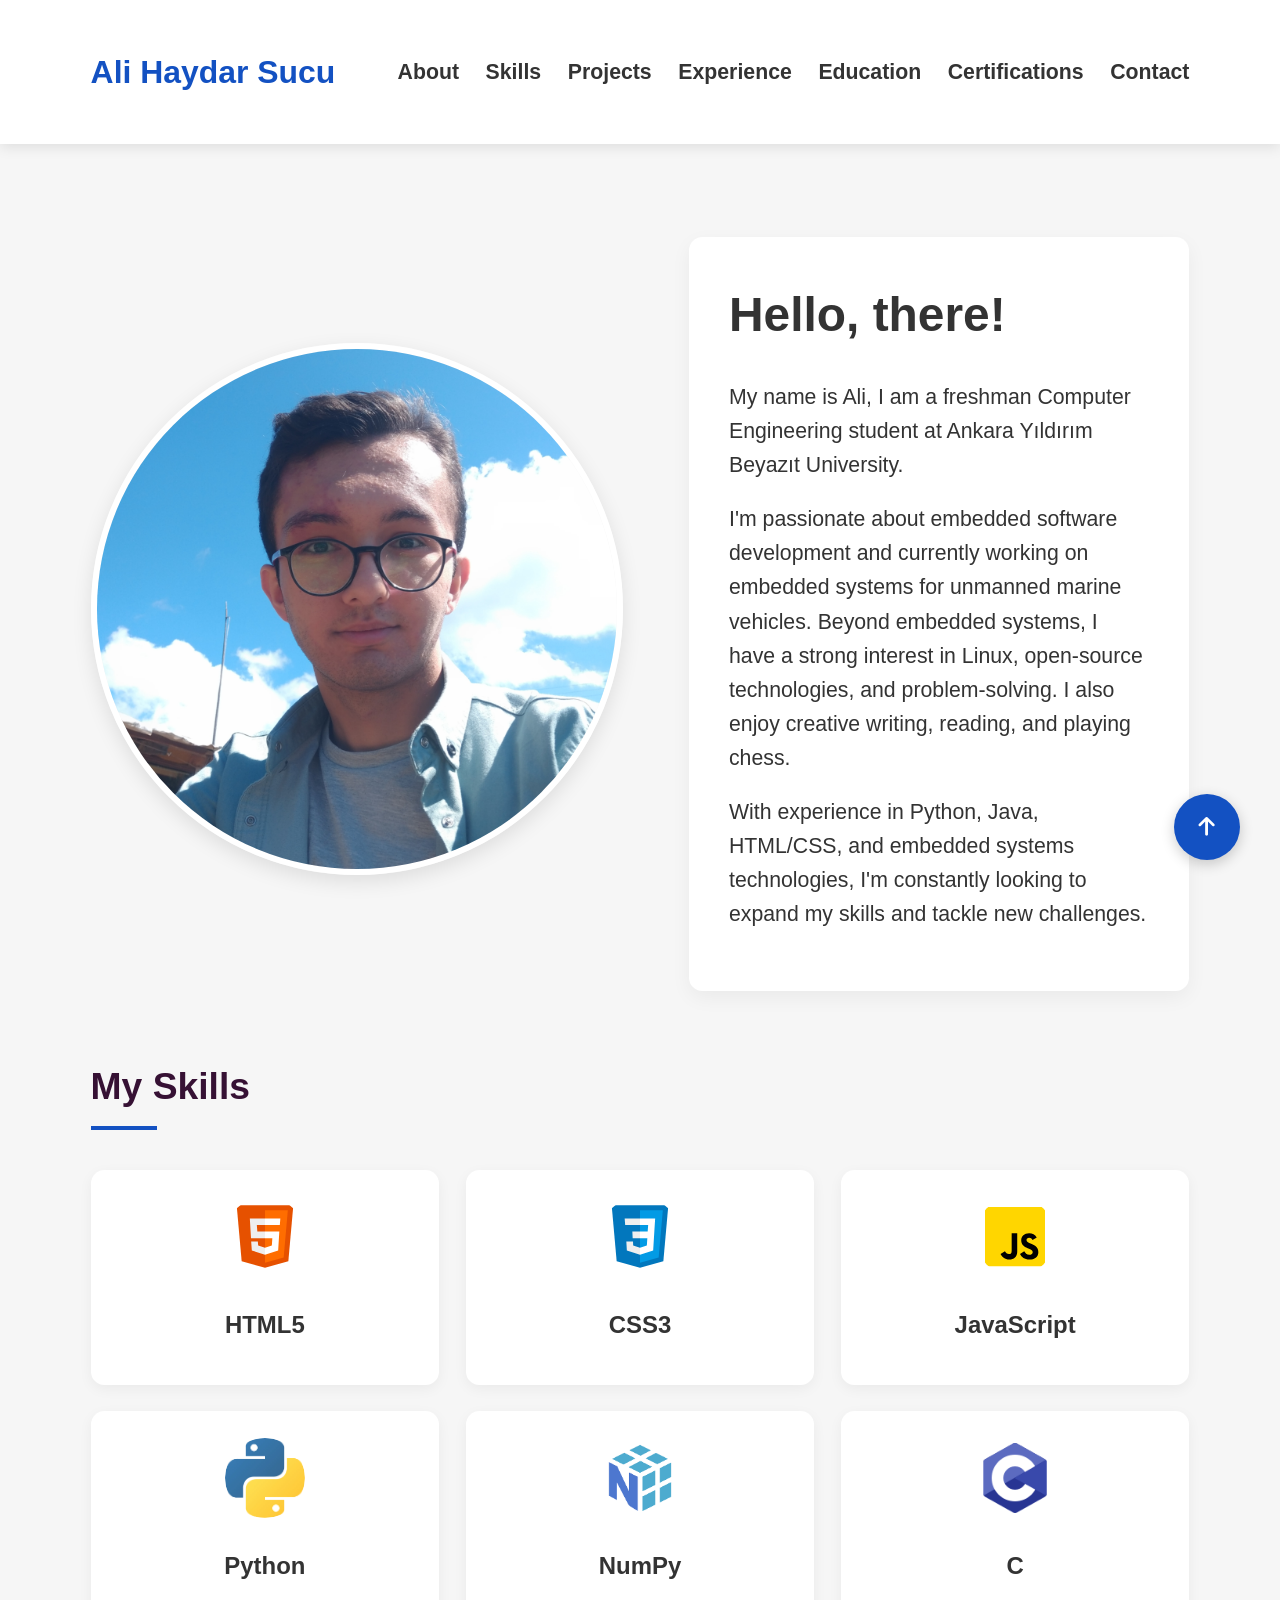
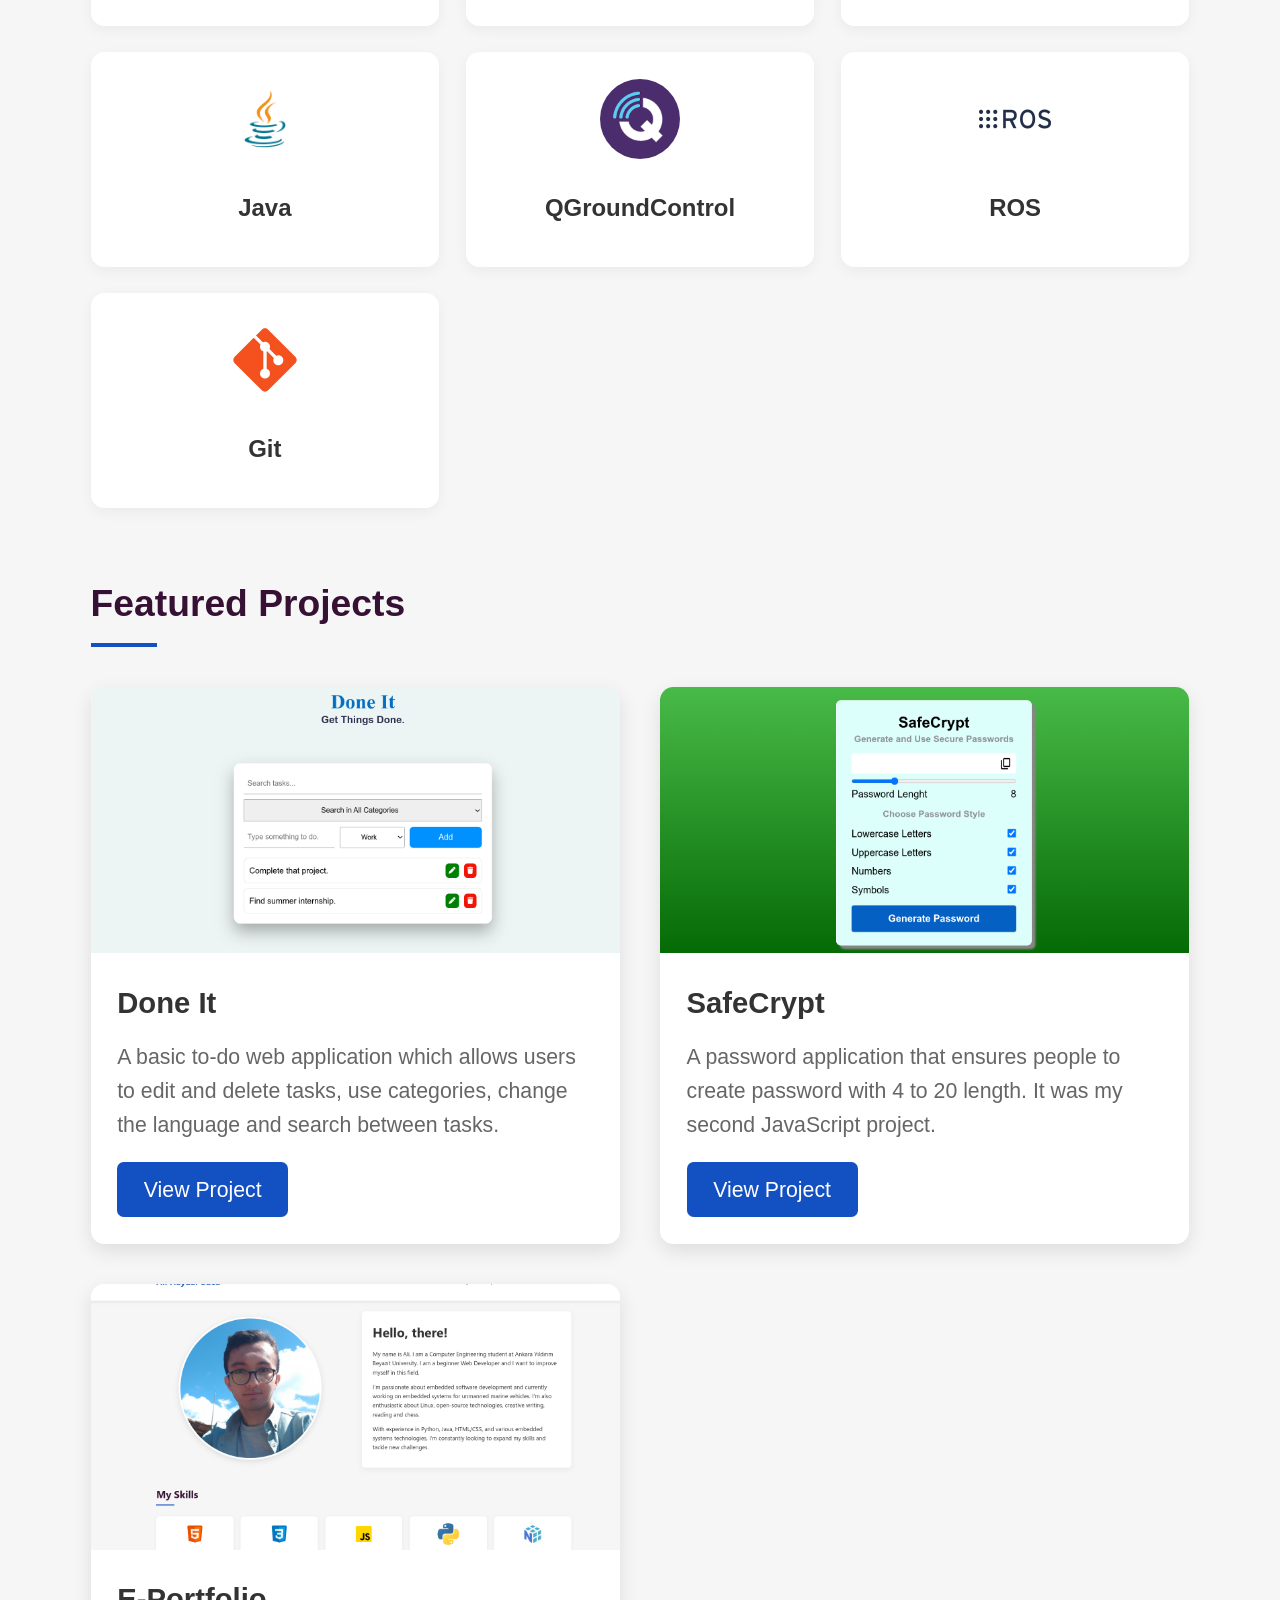
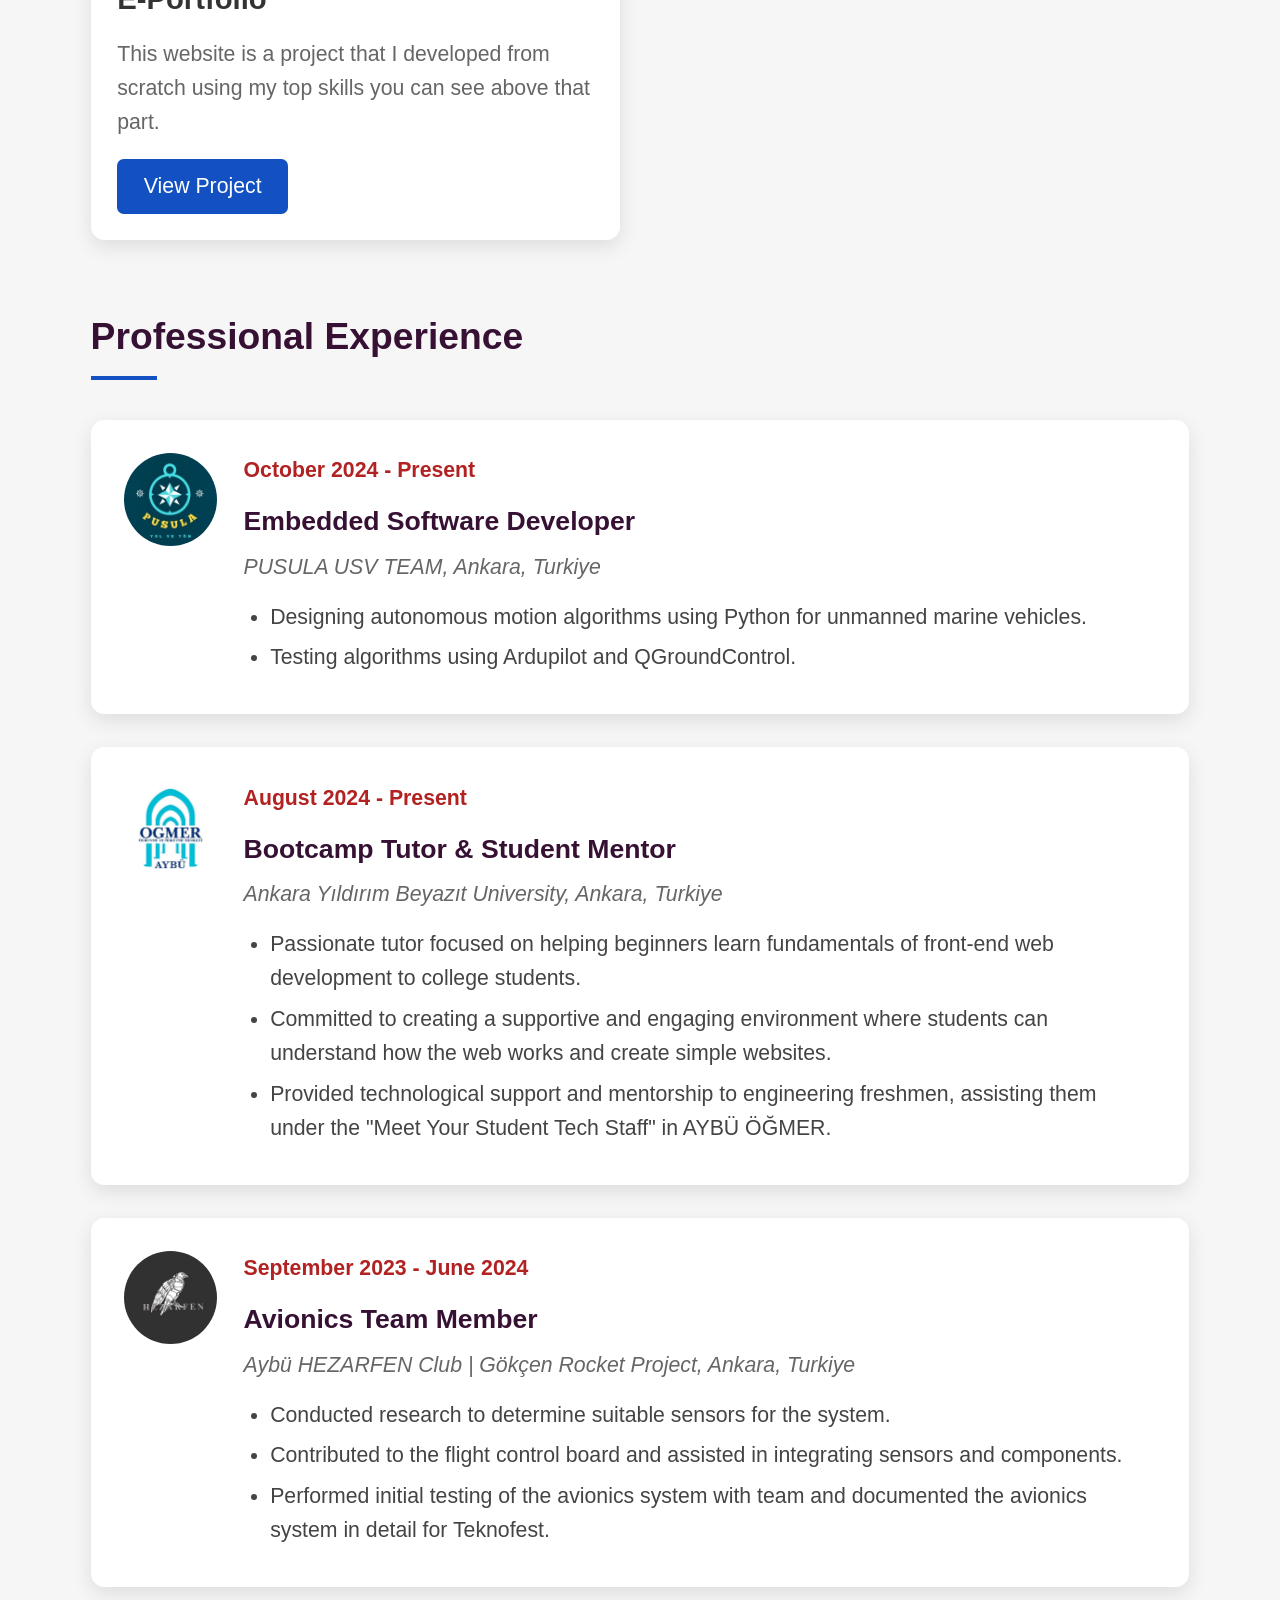
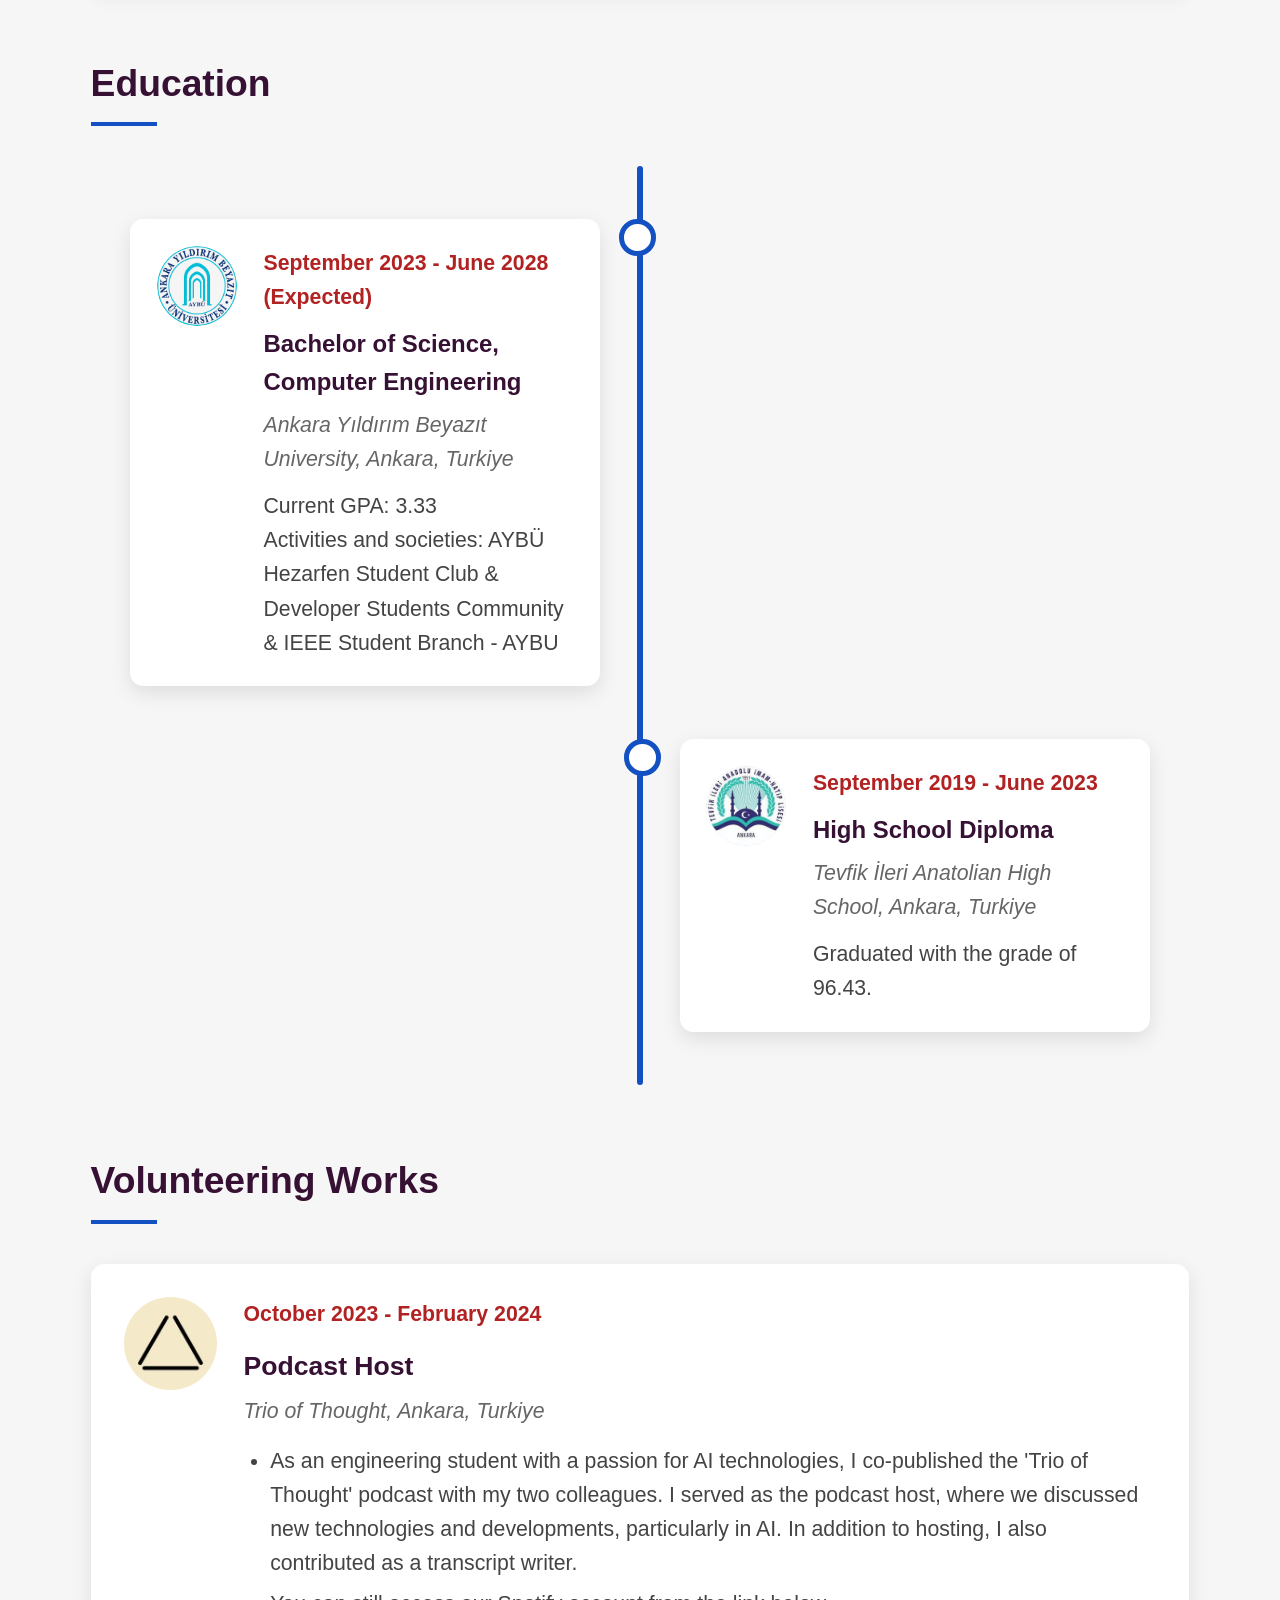
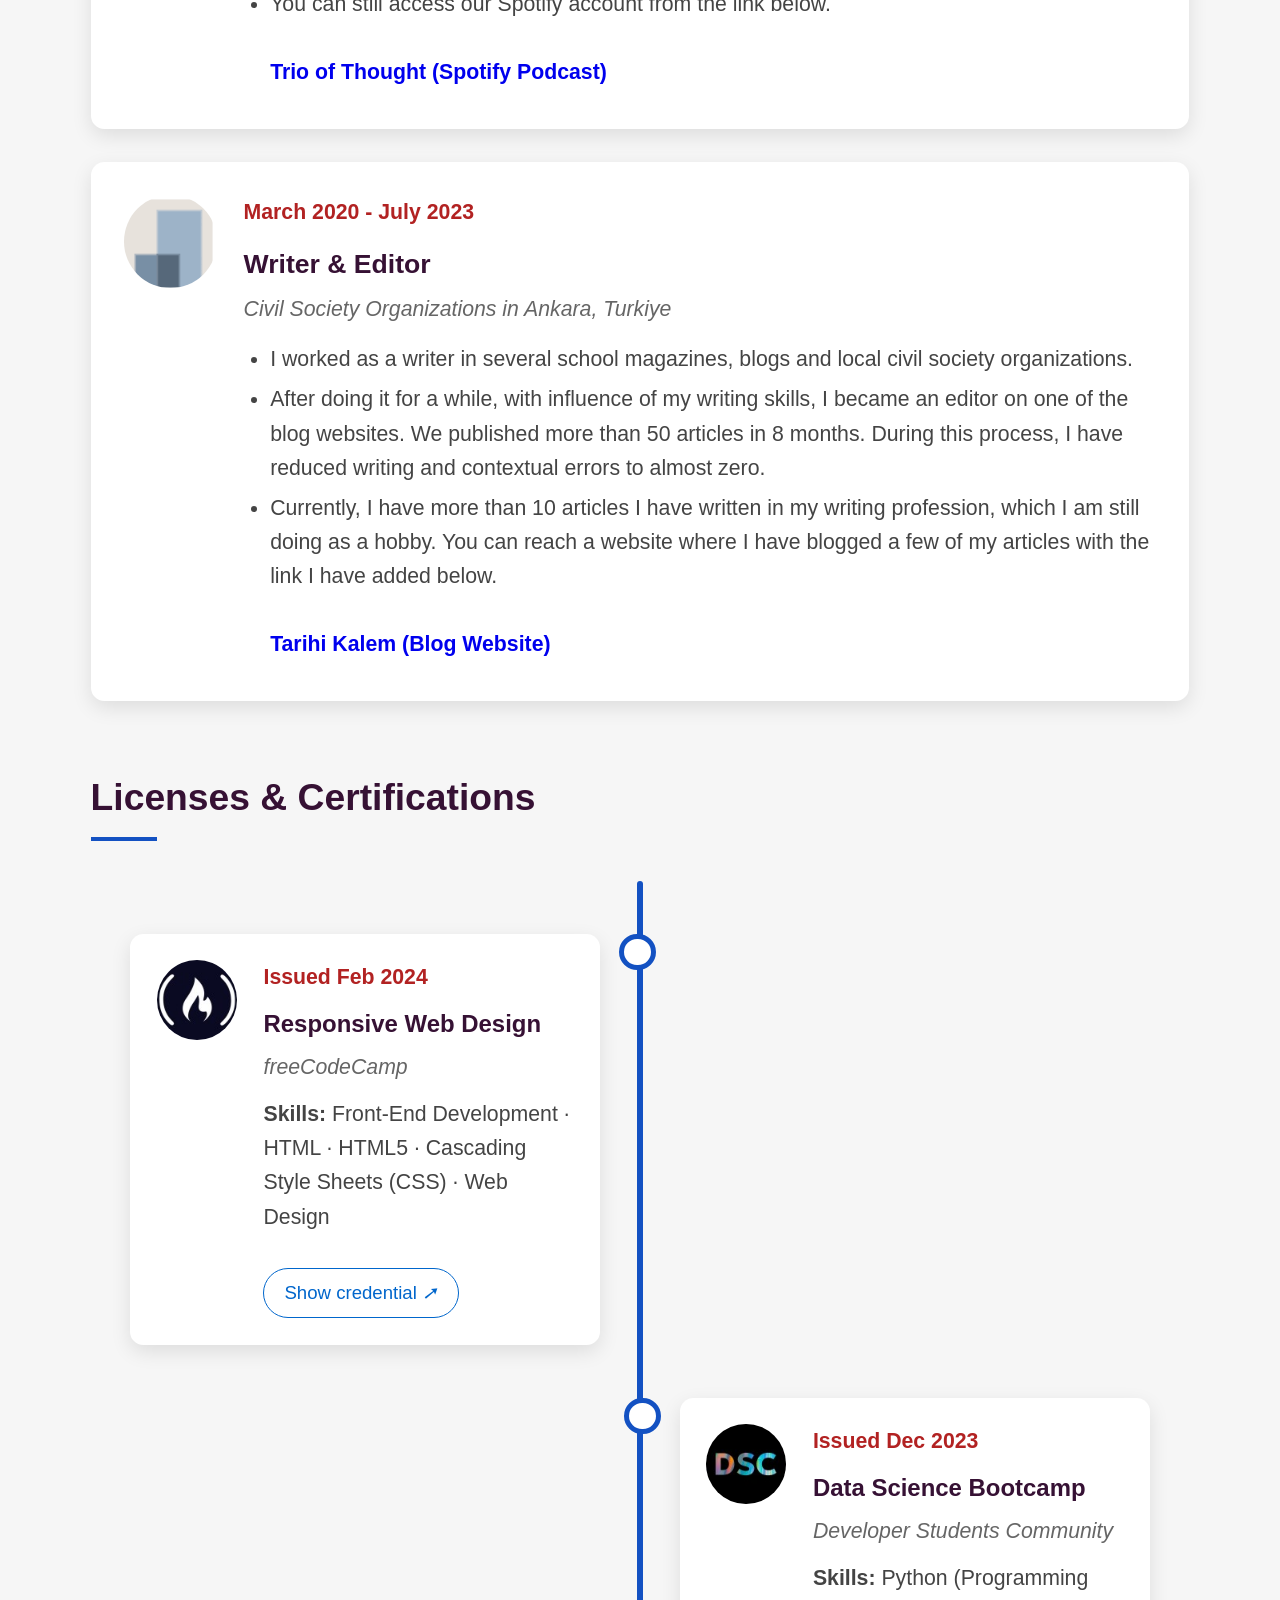
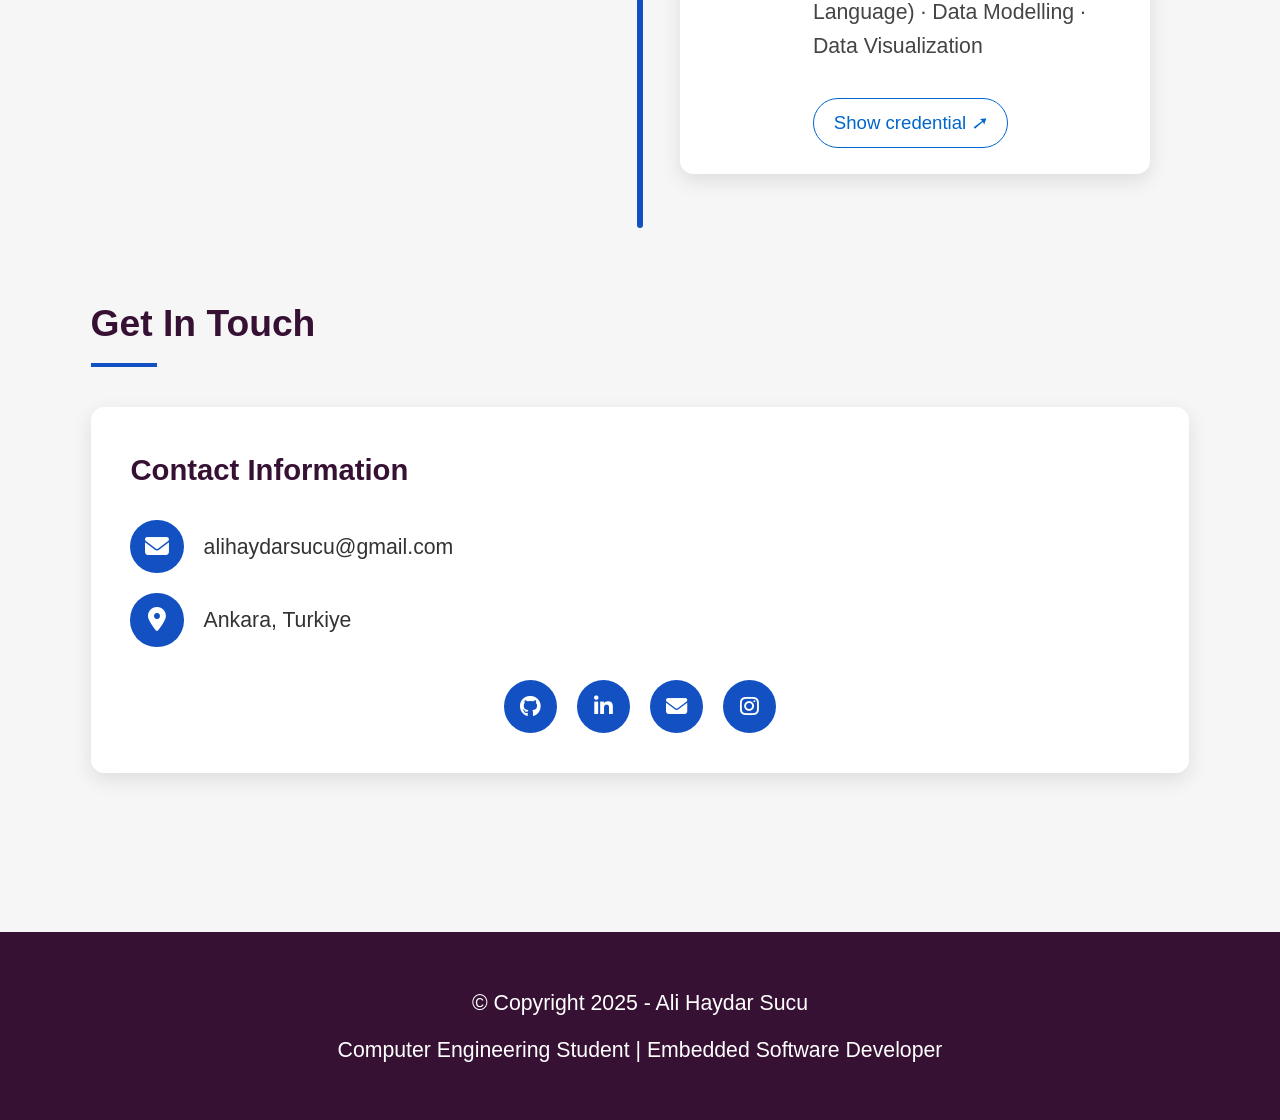
==== index.html @ 33377d99 "Update index.html" ====
<!DOCTYPE html>
<html lang="en">
<head>
    <meta charset="UTF-8">
    <meta name="viewport" content="width=device-width, initial-scale=1.0">
    <title>Ali Haydar Sucu | Computer Engineering Student</title>
    <link rel="stylesheet" href="https://cdnjs.cloudflare.com/ajax/libs/font-awesome/6.4.0/css/all.min.css">
    <link rel="stylesheet" href="style.css">
</head>
<body>
    <header>
        <div class="container">
            <nav>
                <div class="logo">
                    <a href="#">Ali Haydar Sucu</a>
                </div>
                <div class="nav-links">
                    <a href="#about"><b>About</b></a>
                    <a href="#skills"><b>Skills</b></a>
                    <a href="#projects"><b>Projects</b></a>
                    <a href="#experience"><b>Experience</b></a>
                    <a href="#education"><b>Education</b></a>
                    <a href="#licenses-certifications"><b>Certifications</b></a>
                    <a href="#contact"><b>Contact</b></a>
                </div>
            </nav>
        </div>
    </header>

    <main class="container">
        <section id="about" class="hero">
            <div class="hero-image">
                <img src="Images/Profile.jpg" alt="Ali Haydar Sucu">
            </div>
            <div class="hero-content">
                <h1>Hello, there!</h1>
                <p>My name is Ali, I am a freshman Computer Engineering student at Ankara Yıldırım Beyazıt University.</p>
                <p>I'm passionate about embedded software development and currently working on embedded systems for unmanned marine vehicles. Beyond embedded systems, 
                    I have a strong interest in Linux, open-source technologies, and problem-solving. I also enjoy creative writing, reading, and playing chess.</p>
                <p>With experience in Python, Java, HTML/CSS, and embedded systems technologies, I'm constantly looking to expand my skills and tackle new challenges.</p>
            </div>
        </section>

        <section id="skills">
            <h2 class="section-title">My Skills</h2>
            <div class="skills-container">
                <div class="skill-card">
                    <img src="/Images/Icons/icons8-html-5.svg" alt="HTML5">
                    <h3>HTML5</h3>
                </div>
                <div class="skill-card">
                    <img src="/Images/Icons/icons8-css3.svg" alt="CSS3">
                    <h3>CSS3</h3>
                </div>
                <div class="skill-card">
                    <img src="/Images/Icons/icons8-javascript.svg" alt="JavaScript">
                    <h3>JavaScript</h3>
                </div>
                <div class="skill-card python">
                    <img src="/Images/Icons/python.webp" alt="Python">
                    <h3>Python</h3>
                </div>
                <div class="skill-card">
                    <img src="/Images/Icons/numpy.png" alt="NumPy">
                    <h3>NumPy</h3>
                </div>
                <div class="skill-card">
                    <img src="/Images/Icons/C.png" alt="C">
                    <h3>C</h3>
                </div>
                <div class="skill-card">
                    <img src="/Images/Icons/java.jpg" alt="Java">
                    <h3>Java</h3>
                </div>
                <div class="skill-card">
                    <img src="/Images/Icons/qgroundcontrol.webp" alt="QGroundControl">
                    <h3>QGroundControl</h3>
                </div>
                <div class="skill-card">
                    <img src="/Images/Icons/ros.png" alt="ROS">
                    <h3>ROS</h3>
                </div>
                <div class="skill-card">
                    <img src="/Images/Icons/icons8-git.svg" alt="Git">
                    <h3>Git</h3>
                </div>
            </div>
        </section>

        <section id="projects">
            <h2 class="section-title">Featured Projects</h2>
            <div class="projects-container">
                <div class="project-card">
                    <div class="project-image">
                        <img src="/Images/Projects/DoneIt.png" alt="Done It Project">
                    </div>
                    <div class="project-content">
                        <h3>Done It</h3>
                        <p>A basic to-do web application which allows users to edit and delete tasks, use categories, change the language and search between tasks.</p>
                        <a href="https://github.com/alihaydarsucu/DoneIt.github.io" class="project-link">View Project</a>
                    </div>
                </div>
                <div class="project-card">
                    <div class="project-image">
                        <img src="/Images/Projects/SafeCrypt.png" alt="SafeCrypt Project">
                    </div>
                    <div class="project-content">
                        <h3>SafeCrypt</h3>
                        <p>A password application that ensures people to create password with 4 to 20 length. It was my second JavaScript project.</p>
                        <a href="https://github.com/alihaydarsucu/SafeCrypt.github.io" class="project-link">View Project</a>
                    </div>
                </div>
                <div class="project-card">
                    <div class="project-image">
                        <img src="/Images/Projects/Portfolio.png" alt="Portfolio Website">
                    </div>
                    <div class="project-content">
                        <h3>E-Portfolio</h3>
                        <p>This website is a project that I developed from scratch using my top skills you can see above that part.</p>
                        <a href="https://github.com/alihaydarsucu/portfolio" class="project-link">View Project</a>
                    </div>
                </div>
                
            </div>
        </section>

        <section id="experience">
            <h2 class="section-title">Professional Experience</h2>
            <div class="experience-container">
                <div class="experience-card">
                    <div class="experience-logo">
                        <img src="/Images/Places/pusulausv.jpeg" alt="PUSULA USV TEAM Logo">
                    </div>
                    <div class="experience-content">
                        <div class="experience-date">October 2024 - Present</div>
                        <h3 class="experience-title">Embedded Software Developer</h3>
                        <p class="experience-subtitle">PUSULA USV TEAM, Ankara, Turkiye</p>
                        <div class="experience-details">
                            <ul>
                                <li>Designing autonomous motion algorithms using Python for unmanned marine vehicles.</li>
                                <li>Testing algorithms using Ardupilot and QGroundControl.</li>
                            </ul>
                        </div>
                    </div>
                </div>
                
                <div class="experience-card">
                    <div class="experience-logo">
                        <img src="/Images/Places/ogmer.png" alt="AYBU Ogmer Logo">
                    </div>
                    <div class="experience-content">
                        <div class="experience-date">August 2024 - Present</div>
                        <h3 class="experience-title">Bootcamp Tutor & Student Mentor</h3>
                        <p class="experience-subtitle">Ankara Yıldırım Beyazıt University, Ankara, Turkiye</p>
                        <div class="experience-details">
                            <ul>
                                <li>Passionate tutor focused on helping beginners learn fundamentals of 
                                    front-end web development to college students.</li>
                                <li>Committed to creating a supportive and engaging environment where 
                                    students can understand how the web works and create simple websites.</li>
                                <li>Provided technological support and mentorship to engineering freshmen, 
                                    assisting them under the "Meet Your Student Tech Staff" in AYBÜ ÖĞMER.</li>
                            </ul>
                        </div>
                    </div>
                </div>
                
                <div class="experience-card">
                    <div class="experience-logo">
                        <img src="/Images/Places/hezarfen.jpeg" alt="Hezarfen Club Logo">
                    </div>
                    <div class="experience-content">
                        <div class="experience-date">September 2023 - June 2024</div>
                        <h3 class="experience-title">Avionics Team Member</h3>
                        <p class="experience-subtitle">Aybü HEZARFEN Club | Gökçen Rocket Project, Ankara, Turkiye</p>
                        <div class="experience-details">
                            <ul>
                                <li>Conducted research to determine suitable sensors for the system.</li>
                                <li>Contributed to the flight control board and assisted 
                                    in integrating sensors and components.</li>
                                <li>Performed initial testing of the avionics 
                                    system with team and documented the avionics system in detail for Teknofest.</li>
                            </ul>
                        </div>
                    </div>
                </div>
            </div>
        </section>

        <section id="education">
            <h2 class="section-title">Education</h2>
            <div class="timeline-container">
                <div class="timeline-item">
                    <div class="timeline-card">
                        <div class="timeline-logo">
                            <img src="/Images/Places/aybü-logo.webp" alt="AYBÜ Logo">
                        </div>
                        <div class="timeline-content">
                            <div class="timeline-date">September 2023 - June 2028 (Expected)</div>
                            <h3 class="timeline-title">Bachelor of Science, Computer Engineering</h3>
                            <p class="timeline-subtitle">Ankara Yıldırım Beyazıt University, Ankara, Turkiye</p>
                            <p class="timeline-details">
                                Current GPA: 3.33
                            </p>
                            <p class="timeline-details">
                                Activities and societies: AYBÜ Hezarfen Student Club & Developer Students Community & IEEE Student Branch - AYBU
                            </p>
                        </div>
                    </div>
                </div>
                
                <div class="timeline-item">
                    <div class="timeline-card">
                        <div class="timeline-logo">
                            <img src="/Images/Places/tevfikileriaihl.jpeg" alt="High School Logo">
                        </div>
                        <div class="timeline-content">
                            <div class="timeline-date">September 2019 - June 2023</div>
                            <h3 class="timeline-title">High School Diploma</h3>
                            <p class="timeline-subtitle">Tevfik İleri Anatolian High School, Ankara, Turkiye</p>
                            <p class="timeline-details">
                                Graduated with the grade of 96.43.
                            </p>
                        </div>
                    </div>
                </div>
            </div>
        </section>

        <section id="volunteering">
            <h2 class="section-title">Volunteering Works</h2>
            <div class="experience-container">
                <div class="experience-card">
                    <div class="experience-logo">
                        <img src="/Images/Places/toft.jpeg" alt="Trio of Thought Logo">
                    </div>
                    <div class="experience-content">
                        <div class="experience-date">October 2023 - February 2024</div>
                        <h3 class="experience-title">Podcast Host</h3>
                        <p class="experience-subtitle">Trio of Thought, Ankara, Turkiye</p>
                        <div class="experience-details">
                            <ul>
                                <li>As an engineering student with a passion for AI technologies, 
                                    I co-published the 'Trio of Thought' podcast with my two colleagues. 
                                    I served as the podcast host, where we discussed new technologies and developments, particularly in AI. 
                                    In addition to hosting, I also contributed as a transcript writer.</li>
                                <li>You can still access our Spotify account from the link below.
                                    <br><br> <a href="https://open.spotify.com/show/5e7U7UMTUi8K9n11wK9nmM"><b>Trio of Thought (Spotify Podcast)</b></a>
                                </li>
                            </ul>
                        </div>
                    </div>
                </div>
                
                <div class="experience-card">
                    <div class="experience-logo">
                        <img src="/Images/Places/blank.png" alt="Anonymous Logo">
                    </div>
                    <div class="experience-content">
                        <div class="experience-date">March 2020 - July 2023</div>
                        <h3 class="experience-title">Writer & Editor</h3>
                        <p class="experience-subtitle">Civil Society Organizations in Ankara, Turkiye</p>
                        <div class="experience-details">
                            <ul>
                                <li>I worked as a writer in several school magazines, 
                                    blogs and local civil society organizations.</li>
                                <li>After doing it for a while, with influence of  my writing skills, 
                                    I became an editor on one of the blog websites. We published more than 
                                    50 articles in 8 months. During this process, I have reduced writing and 
                                    contextual errors to almost zero.</li>
                                <li>Currently, I have more than 10 articles I have written in my writing profession, 
                                    which I am still doing as a hobby. You can reach a website where 
                                    I have blogged a few of my articles with the link I have added below.
                                    <br><br> <a href="https://tarihikalem.wordpress.com/"> <b>Tarihi Kalem (Blog Website)</b></a></li>
                            </ul>
                        </div>
                    </div>
                </div>
            </div>
        </section>

        <section id="licenses-certifications">
            <h2 class="section-title">Licenses & Certifications</h2>
            <div class="timeline-container">
                <div class="timeline-item">
                    <div class="timeline-card">
                        <div class="timeline-logo">
                            <img src="/Images/Licenses/freeCodeCamp.jpeg" alt="freeCodeCamp Logo">
                        </div>
                        <div class="timeline-content">
                            <div class="timeline-date">Issued Feb 2024</div>
                            <h3 class="timeline-title">Responsive Web Design</h3>
                            <p class="timeline-subtitle">freeCodeCamp</p>
                            <p class="timeline-details">
                                <b>Skills:</b> Front-End Development · HTML · HTML5 · Cascading Style Sheets (CSS) · Web Design
                            </p>
                            <br>
                            <a href="https://www.freecodecamp.org/certification/alihaydarsucu/responsive-web-design" class="credential-link">Show credential <i class="credential-icon">➚</i></a>
                        </div>
                    </div>
                </div>
                
                <div class="timeline-item">
                    <div class="timeline-card">
                        <div class="timeline-logo">
                            <img src="/Images/Licenses/developer_students_community.jpeg" alt="Developer Students Community Logo">
                        </div>
                        <div class="timeline-content">
                            <div class="timeline-date">Issued Dec 2023</div>
                            <h3 class="timeline-title">Data Science Bootcamp</h3>
                            <p class="timeline-subtitle">Developer Students Community</p>
                            <p class="timeline-details">
                                <b>Skills:</b> Python (Programming Language) · Data Modelling · Data Visualization
                            </p>
                            <br>
                            <a href="https://credsverse.com/credentials/68cd1cdc-0d63-4095-a93c-3523b0d87402" class="credential-link">Show credential <i class="credential-icon">➚</i></a>
                        </div>
                    </div>
                </div>
            </div>
        </section>
        

        <section id="contact">
            <h2 class="section-title">Get In Touch</h2>
            <div class="contact-container">
                <div class="contact-info">
                    <h3>Contact Information</h3>
                    <div class="contact-item">
                        <div class="contact-icon">
                            <i class="fas fa-envelope"></i>
                        </div>
                        <div class="contact-text">alihaydarsucu@gmail.com</div>
                    </div>
                    <div class="contact-item">
                        <div class="contact-icon">
                            <i class="fas fa-map-marker-alt"></i>
                        </div>
                        <div class="contact-text">Ankara, Turkiye</div>
                    </div>
                    <div class="social-links">
                        <a href="https://github.com/alihaydarsucu" class="social-link" target="_blank">
                            <i class="fab fa-github"></i>
                        </a>
                        <a href="https://linkedin.com/in/ali-haydar-sucu" class="social-link" target="_blank">
                            <i class="fab fa-linkedin-in"></i>
                        </a>
                        <a href="mailto:alihaydarsucu@gmail.com" class="social-link">
                            <i class="fas fa-envelope"></i>
                        </a>
                        <a href="https://instagram.com/alihaydarsucu" class="social-link" target="_blank">
                            <i class="fab fa-instagram"></i>
                        </a>
                    </div>
                </div>
            </div>
        </section>

    </main>

    <footer>
        <div class="footer-content">
            <p>&copy; Copyright 2025 - Ali Haydar Sucu</p>
            <p>Computer Engineering Student | Embedded Software Developer</p>
        </div>
    </footer>

    <a href="#" class="back-to-top">
        <i class="fas fa-arrow-up"></i>
    </a>
</body>
</html>
---- style.css ----
:root {
    --light-gray: #F6F6F6;
    --red: #B22222;
    --blue: #1351C2;
    --dark-purple: #361134;
    --orange: #EE964B;
}

* {
    margin: 0;
    padding: 0;
    box-sizing: border-box;
    font-family: 'Segoe UI', Tahoma, Geneva, Verdana, sans-serif;
    scroll-behavior: smooth;
}

body {
    background-color: var(--light-gray);
    color: #333;
    line-height: 1.6;
    zoom: 1.33;
}

.container {
    width: 90%;
    max-width: 1200px;
    margin: 0 auto;
    padding: 20px;
}

/* Header */
header {
    background-color: white;
    box-shadow: 0 2px 10px rgba(0, 0, 0, 0.1);
    position: sticky;
    top: 0;
    z-index: 100;
}

nav {
    display: flex;
    justify-content: space-between;
    align-items: center;
    padding: 15px 0;
}

.logo a {
    font-size: 24px;
    font-weight: 700;
    color: var(--blue);
    text-decoration: none;
}

.nav-links {
    display: flex;
    gap: 20px;
    align-items: center;
}

.nav-links a {
    text-decoration: none;
    color: #333;
    font-weight: 500;
    transition: color 0.3s;
}

.nav-links a:hover {
    color: var(--orange);
}



.top-button {
    width: 30px;
    height: 30px;
    background: var(--blue);
    color: white;
    border-radius: 50%;
    display: flex;
    align-items: center;
    justify-content: center;
    text-decoration: none;
    margin-left: 10px;
    transition: background 0.3s;
}

.top-button:hover {
    background: var(--dark-purple);
}

/* Hero Section */
.hero {
    display: flex;
    align-items: center;
    gap: 50px;
    margin: 50px 0;
}

.hero-image {
    flex: 1;
    text-align: center;
}

.hero-image img {
    width: 400px;
    height: 400px;
    border-radius: 50%;
    object-fit: cover;
    border: 5px solid white;
    box-shadow: 0 5px 15px rgba(0, 0, 0, 0.1);
}

.hero-content {
    flex: 1;
    background: white;
    padding: 30px;
    border-radius: 10px;
    box-shadow: 0 5px 15px rgba(0, 0, 0, 0.05);
}

.hero-content h1 {
    font-size: 36px;
    margin-bottom: 20px;
    color: #333;
}

.hero-content p {
    margin-bottom: 15px;
    font-size: 16px;
}

.section-title {
    font-size: 28px;
    margin: 50px 0 30px;
    position: relative;
    color: var(--dark-purple);
    padding-bottom: 10px;
}

.section-title::after {
    content: '';
    position: absolute;
    bottom: 0;
    left: 0;
    width: 50px;
    height: 3px;
    background: var(--blue);
}

/* Skills Section */
.skills-container {
    display: grid;
    grid-template-columns: repeat(auto-fill, minmax(200px, 1fr));
    gap: 20px;
}

.skill-card {
    background: white;
    padding: 20px;
    border-radius: 10px;
    text-align: center;
    box-shadow: 0 3px 10px rgba(0, 0, 0, 0.05);
    transition: transform 0.3s;
}

.skill-card:hover {
    transform: translateY(-5px);
}

.skill-card img {
    width: 60px;
    height: 60px;
    margin-bottom: 15px;
    border-radius: 50%;
    object-fit: cover;
}

.skill-card h3 {
    font-size: 18px;
    margin-bottom: 10px;
}

/* Projects Section */
.projects-container {
    display: grid;
    grid-template-columns: repeat(auto-fill, minmax(300px, 1fr));
    gap: 30px;
}

.project-card {
    background: white;
    border-radius: 10px;
    overflow: hidden;
    box-shadow: 0 5px 15px rgba(0, 0, 0, 0.1);
    transition: transform 0.3s;
}

.project-card:hover {
    transform: translateY(-8px);
}

.project-image {
    height: 200px;
    overflow: hidden;
}

.project-image img {
    width: 100%;
    height: 100%;
    object-fit: cover;
    transition: transform 0.5s;
}

.project-card:hover .project-image img {
    transform: scale(1.05);
}

.project-content {
    padding: 20px;
}

.project-content h3 {
    font-size: 22px;
    margin-bottom: 10px;
}

.project-content p {
    margin-bottom: 15px;
    color: #666;
}

.project-link {
    display: inline-block;
    background: var(--blue);
    color: white;
    padding: 8px 20px;
    border-radius: 5px;
    text-decoration: none;
    font-weight: 500;
    transition: background 0.3s;
}

.project-link:hover {
    background: var(--dark-purple);
}

/* Experience Section */
.experience-card {
    background: white;
    border-radius: 10px;
    padding: 25px;
    margin-bottom: 25px;
    box-shadow: 0 5px 15px rgba(0, 0, 0, 0.1);
    transition: transform 0.3s;
    display: flex;
    gap: 20px;
}

.experience-card:hover {
    transform: translateY(-5px);
}

.experience-logo {
    width: 70px;
    height: 70px;
    min-width: 70px;
    border-radius: 50%;
    overflow: hidden;
    background: #f5f5f5;
    display: flex;
    align-items: center;
    justify-content: center;
}

.experience-logo img {
    width: 100%;
    height: 100%;
    object-fit: cover;
}

.experience-content {
    flex: 1;
}

.experience-date {
    color: var(--red);
    font-weight: 600;
    margin-bottom: 10px;
}

.experience-title {
    font-size: 20px;
    margin-bottom: 5px;
    color: var(--dark-purple);
}

.experience-subtitle {
    font-style: italic;
    color: #666;
    margin-bottom: 12px;
}

.experience-details {
    color: #444;
}

.experience-details ul {
    padding-left: 20px;
}

.experience-details li {
    margin-bottom: 5px;
}

.experience-details a {
    text-decoration: none;
}

.experience-details a:hover {
    color: var(--orange);
}
/* Timeline for Education and Certificates */
.timeline-container {
    position: relative;
    padding: 20px 0;
}

.timeline-container::before {
    content: '';
    position: absolute;
    width: 4px;
    background: var(--blue);
    top: 0;
    bottom: 0;
    left: 50%;
    margin-left: -2px;
    border-radius: 4px;
}

.timeline-item {
    padding: 20px 30px;
    position: relative;
    background: inherit;
    width: 50%;
    box-sizing: border-box;
}

.timeline-item:nth-child(odd) {
    left: 0;
}

.timeline-item:nth-child(even) {
    left: 50%;
}

.timeline-item::after {
    content: '';
    position: absolute;
    width: 20px;
    height: 20px;
    background: white;
    border: 4px solid var(--blue);
    top: 20px;
    border-radius: 50%;
    z-index: 1;
}

.timeline-item:nth-child(odd)::after {
    right: -12px;
}

.timeline-item:nth-child(even)::after {
    left: -12px;
}

.timeline-card {
    padding: 20px;
    background: white;
    border-radius: 10px;
    box-shadow: 0 5px 15px rgba(0, 0, 0, 0.1);
    transition: transform 0.3s;
    position: relative;
    display: flex;
    gap: 20px;
}

.timeline-card:hover {
    transform: translateY(-5px);
}

.timeline-logo {
    width: 60px;
    height: 60px;
    min-width: 60px;
    border-radius: 50%;
    overflow: hidden;
    background: #f5f5f5;
    display: flex;
    align-items: center;
    justify-content: center;
}

.timeline-logo img {
    width: 100%;
    height: 100%;
    object-fit: cover;
}

.timeline-content {
    flex: 1;
}

.timeline-date {
    color: var(--red);
    font-weight: 600;
    margin-bottom: 8px;
}

.timeline-title {
    font-size: 18px;
    margin-bottom: 5px;
    color: var(--dark-purple);
}

.timeline-subtitle {
    font-style: italic;
    color: #666;
    margin-bottom: 10px;
}

.timeline-details {
    color: #444;
}

.credential-link {
    display: inline-block;
    color: #0066cc;
    text-decoration: none;
    border: 1px solid #0066cc;
    padding: 7px 15px;
    border-radius: 20px;
    font-size: 14px;
    transition: all 0.3s;
}
    
.credential-link:hover {
    background: #0066cc;
    color: white;
}


/* Regular Card Container */
.card-container {
    display: grid;
    grid-template-columns: repeat(auto-fill, minmax(300px, 1fr));
    gap: 30px;
}

.card {
    background: white;
    border-radius: 10px;
    padding: 25px;
    box-shadow: 0 5px 15px rgba(0, 0, 0, 0.1);
    transition: transform 0.3s;
    display: flex;
    flex-direction: column;
}

.card:hover {
    transform: translateY(-5px);
}

.card-logo {
    width: 60px;
    height: 60px;
    border-radius: 50%;
    overflow: hidden;
    background: #f5f5f5;
    margin-bottom: 15px;
    display: flex;
    align-items: center;
    justify-content: center;
    align-self: center;
}

.card-logo img {
    width: 100%;
    height: 100%;
    object-fit: cover;
}

.card-date {
    color: var(--red);
    font-weight: 600;
    margin-bottom: 10px;
}

.card-title {
    font-size: 20px;
    margin-bottom: 5px;
    color: var(--dark-purple);
}

.card-subtitle {
    font-style: italic;
    color: #666;
    margin-bottom: 12px;
}

.card-content {
    color: #444;
}

/* Contact Section */
.contact-container {
    display: flex;
    flex-wrap: wrap;
    gap: 30px;
    margin-top: 20px;
}

.contact-info {
    flex: 1;
    min-width: 300px;
    background: white;
    padding: 30px;
    border-radius: 10px;
    box-shadow: 0 5px 15px rgba(0, 0, 0, 0.1);
}

.contact-info h3 {
    font-size: 22px;
    margin-bottom: 20px;
    color: var(--dark-purple);
}

.contact-item {
    display: flex;
    align-items: center;
    margin-bottom: 15px;
}

.contact-icon {
    width: 40px;
    height: 40px;
    background: var(--blue);
    border-radius: 50%;
    display: flex;
    align-items: center;
    justify-content: center;
    margin-right: 15px;
}

.contact-icon i {
    color: white;
    font-size: 18px;
}

.contact-text {
    font-size: 16px;
}

.social-links {
    display: flex;
    justify-content: center;
    gap: 15px;
    margin-top: 25px;
}

.social-link {
    width: 40px;
    height: 40px;
    border-radius: 50%;
    background: var(--blue);
    display: flex;
    align-items: center;
    justify-content: center;
    color: white;
    text-decoration: none;
    transition: background 0.3s;
}

.social-link:hover {
    background: var(--dark-purple);
}

/* Footer */
footer {
    background: var(--dark-purple);
    color: white;
    padding: 30px 0;
    margin-top: 100px;
    text-align: center;
}

.footer-content {
    max-width: 800px;
    margin: 0 auto;
}

.footer-content p {
    margin: 10px 0;
}

.back-to-top {
    position: fixed;
    bottom: 30px;
    right: 30px;
    width: 50px;
    height: 50px;
    background: var(--blue);
    color: white;
    border-radius: 50%;
    display: flex;
    align-items: center;
    justify-content: center;
    text-decoration: none;
    box-shadow: 0 3px 10px rgba(0, 0, 0, 0.2);
    transition: background 0.3s;
}

.back-to-top:hover {
    background: var(--orange);
}


/* Desktop First Approach - Add these media queries to the end of your style.css file */

/* General Responsiveness Adjustments */
@media screen and (max-width: 1200px) {
    body {
        zoom: 1; /* Reset zoom for better responsiveness */
    }
    
    .container {
        width: 95%;
    }
}

/* Tablet and Medium Screens */
@media screen and (max-width: 992px) {
    /* Navigation adjustments */
    .nav-links {
        gap: 15px;
        font-size: 14px;
    }
    
    /* Hero section */
    .hero {
        flex-direction: column;
        text-align: center;
        gap: 30px;
    }
    
    .hero-image img {
        width: 300px;
        height: 300px;
    }
    
    /* Timeline adjustments */
    .timeline-container::before {
        left: 20px;
    }
    
    .timeline-item {
        width: 100%;
        padding-left: 50px;
    }
    
    .timeline-item:nth-child(even) {
        left: 0;
    }
    
    .timeline-item:nth-child(odd)::after,
    .timeline-item:nth-child(even)::after {
        left: 10px;
    }
}

/* Small Tablets */
@media screen and (max-width: 768px) {
    /* Header adjustments */
    nav {
        flex-direction: column;
        gap: 15px;
    }
    
    .nav-links {
        width: 100%;
        justify-content: center;
        flex-wrap: wrap;
    }
    
    /* Projects container */
    .projects-container {
        grid-template-columns: repeat(auto-fill, minmax(250px, 1fr));
    }
    
    /* Experience cards */
    .experience-card {
        flex-direction: column;
        align-items: center;
        text-align: center;
    }
    
    .experience-logo {
        margin-bottom: 15px;
    }
    
    /* Timeline cards */
    .timeline-card {
        flex-direction: column;
        align-items: center;
        text-align: center;
    }
}

/* Mobile Devices */
@media screen and (max-width: 576px) {
    /* Section titles */
    .section-title {
        font-size: 24px;
    }
    
    /* Hero content */
    .hero-image img {
        width: 250px;
        height: 250px;
    }
    
    .hero-content h1 {
        font-size: 28px;
    }
    
    /* Skills grid */
    .skills-container {
        grid-template-columns: repeat(2, 1fr);
    }
    
    /* Projects container */
    .projects-container {
        grid-template-columns: 1fr;
    }
    
    /* Contact section */
    .contact-info {
        min-width: 100%;
    }
    
    /* Back to top button */
    .back-to-top {
        width: 40px;
        height: 40px;
        bottom: 20px;
        right: 20px;
    }
}

/* Extremely Small Devices */
@media screen and (max-width: 375px) {
    .nav-links {
        gap: 10px;
        font-size: 13px;
    }
    
    .hero-image img {
        width: 200px;
        height: 200px;
    }
    
    .skills-container {
        grid-template-columns: 1fr;
    }
    
    .experience-details ul,
    .timeline-details {
        padding-left: 10px;
    }
    
    .social-links {
        flex-wrap: wrap;
    }
}
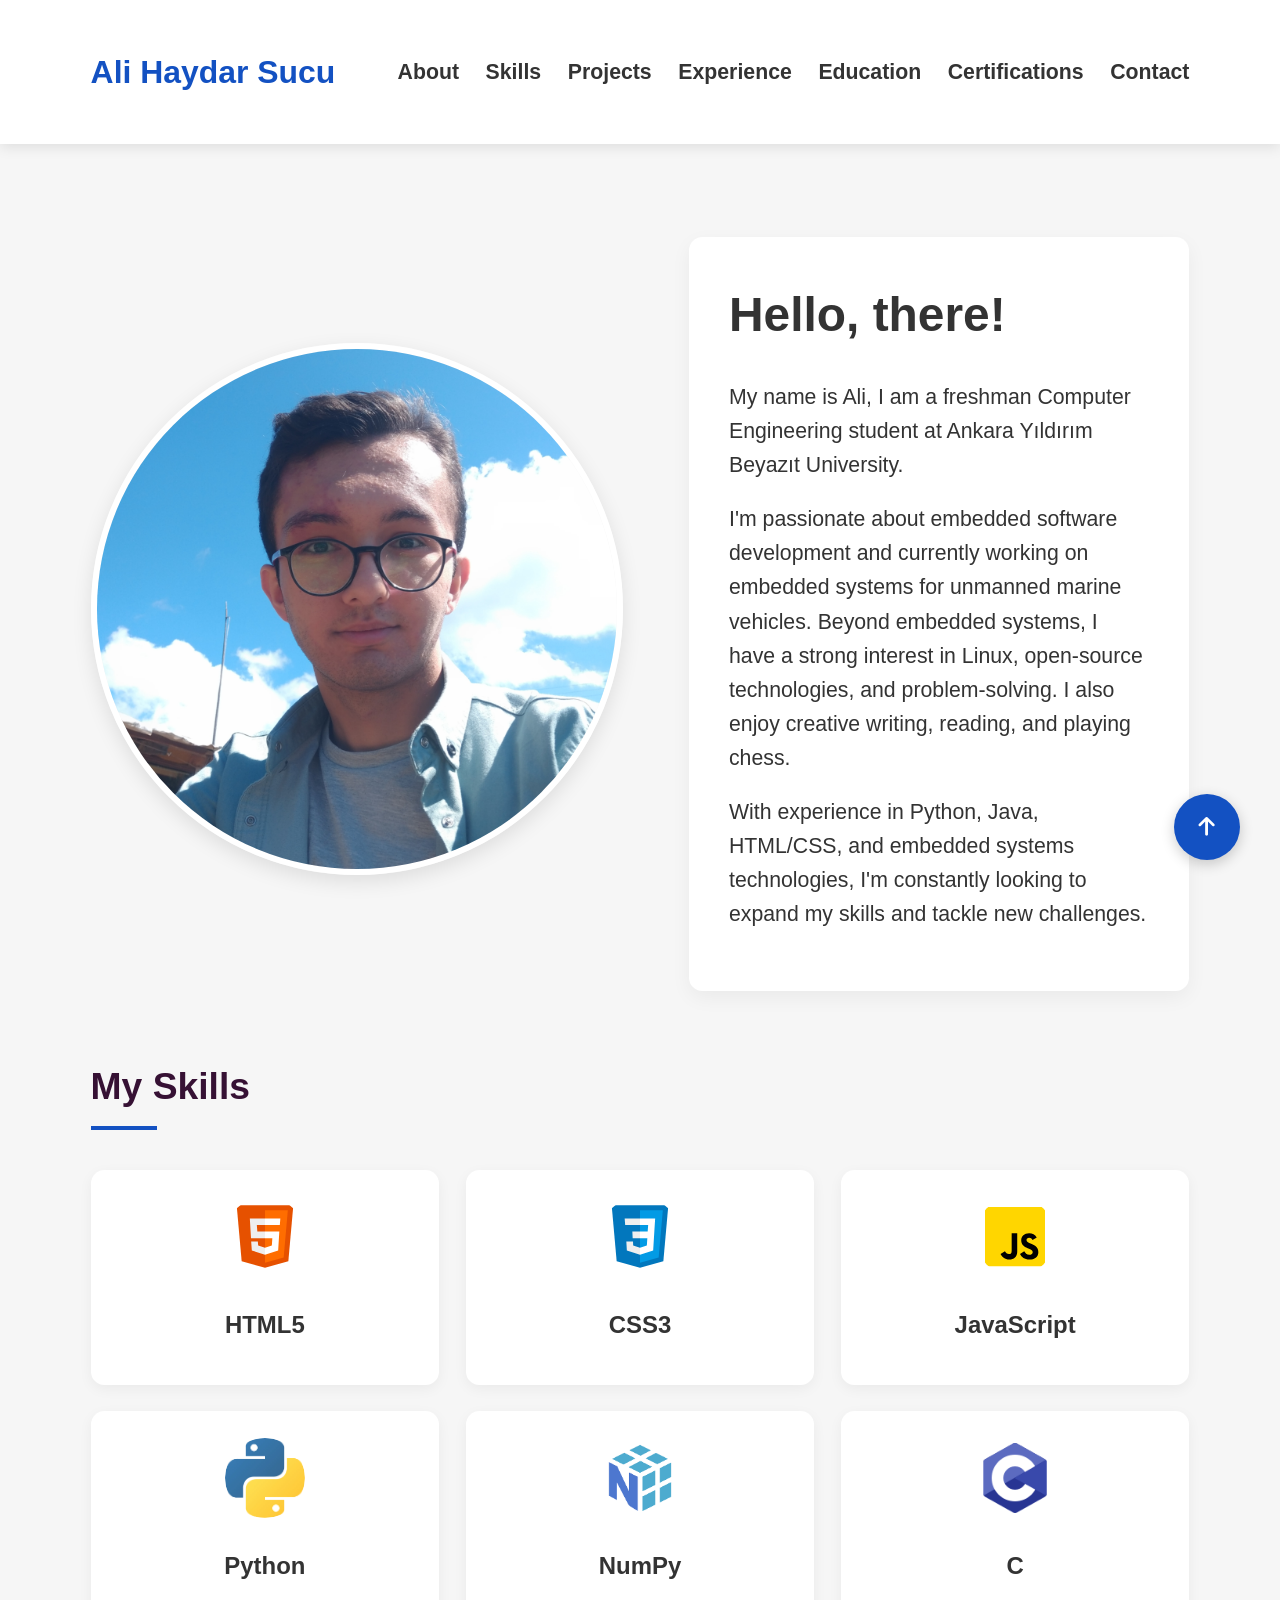
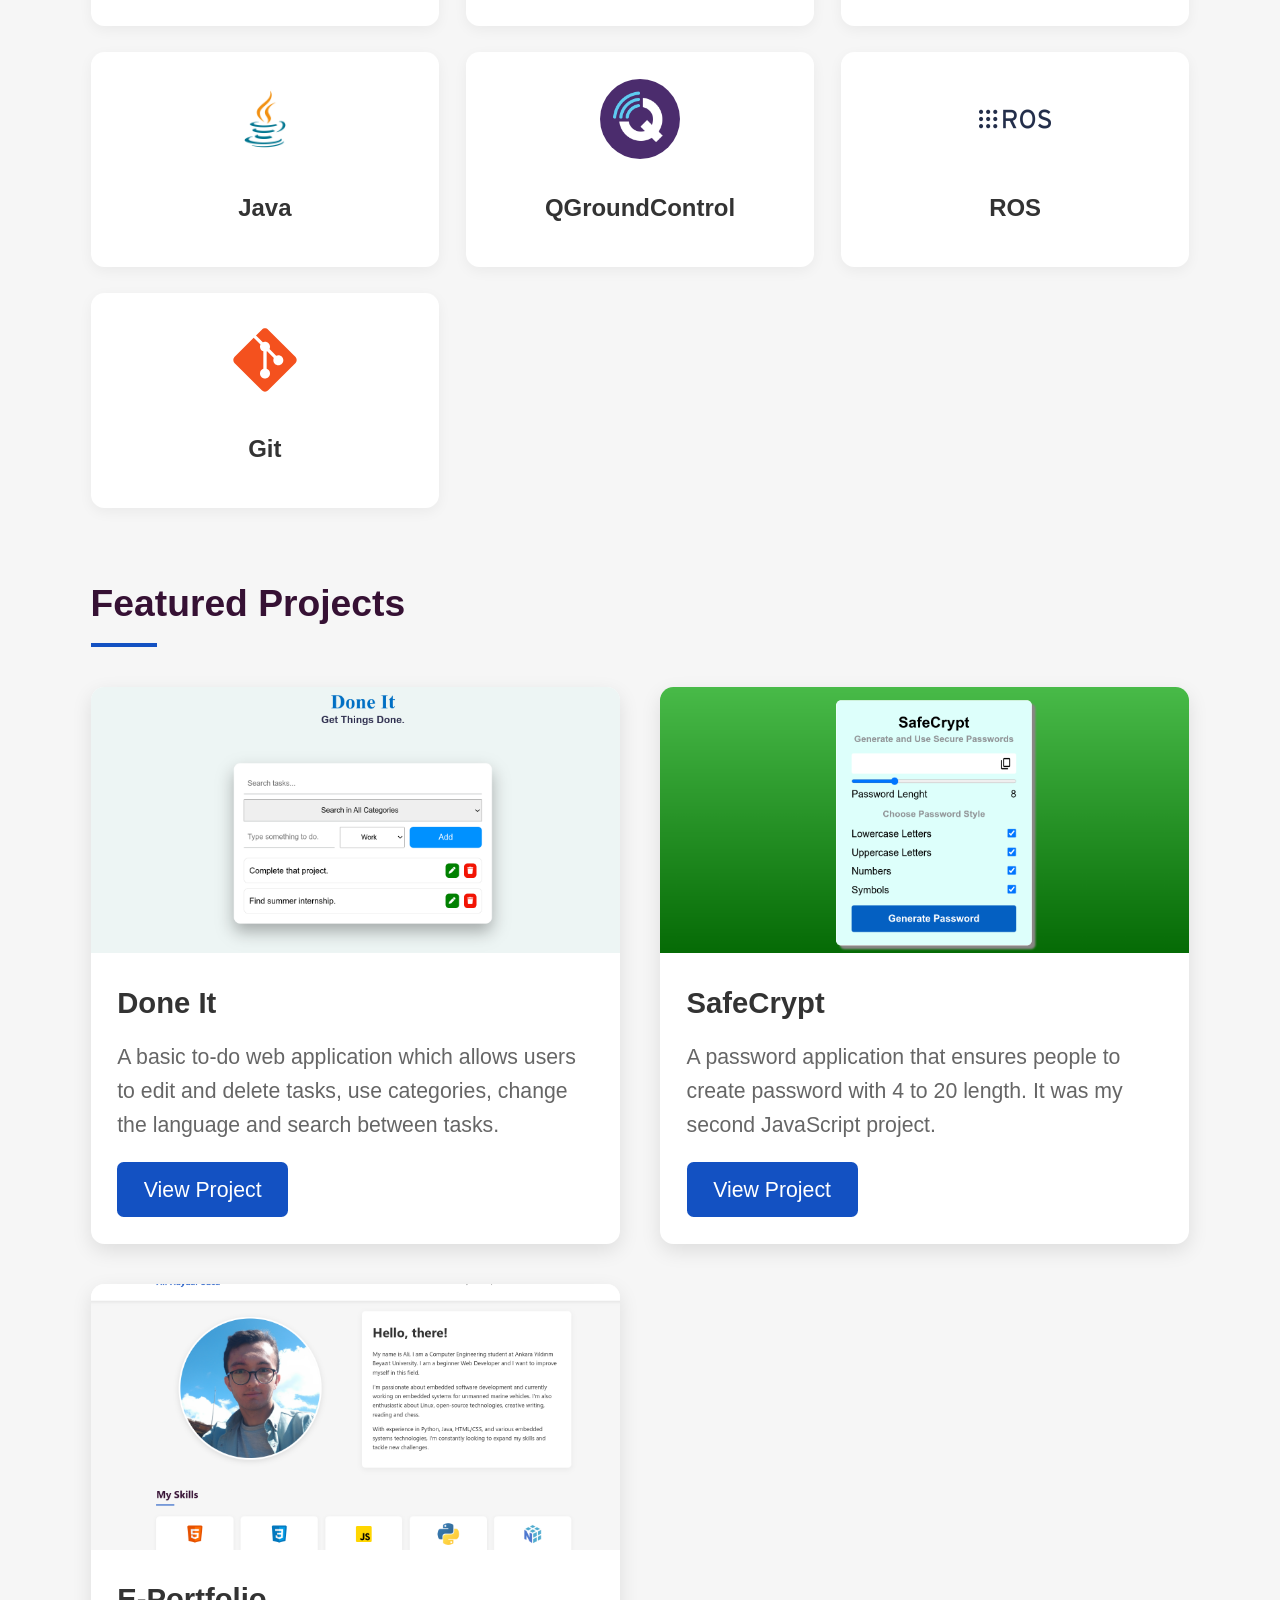
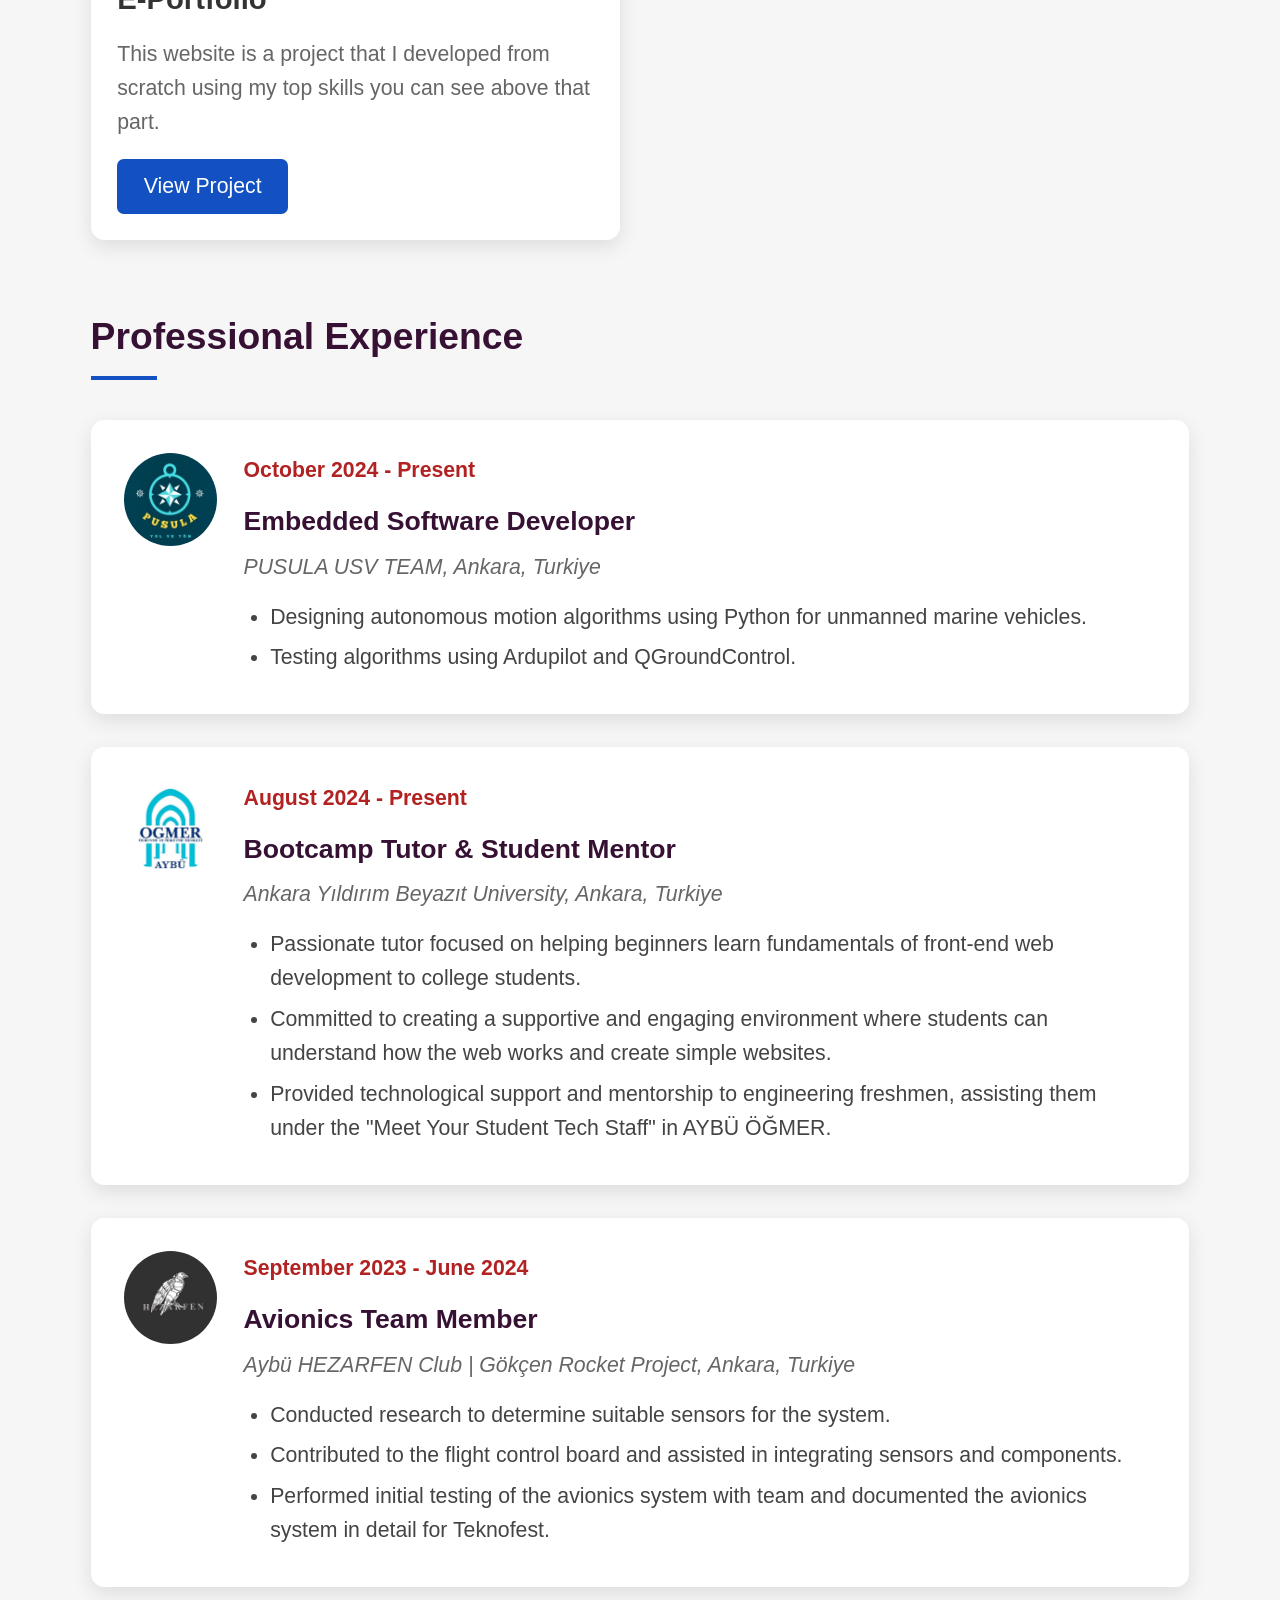
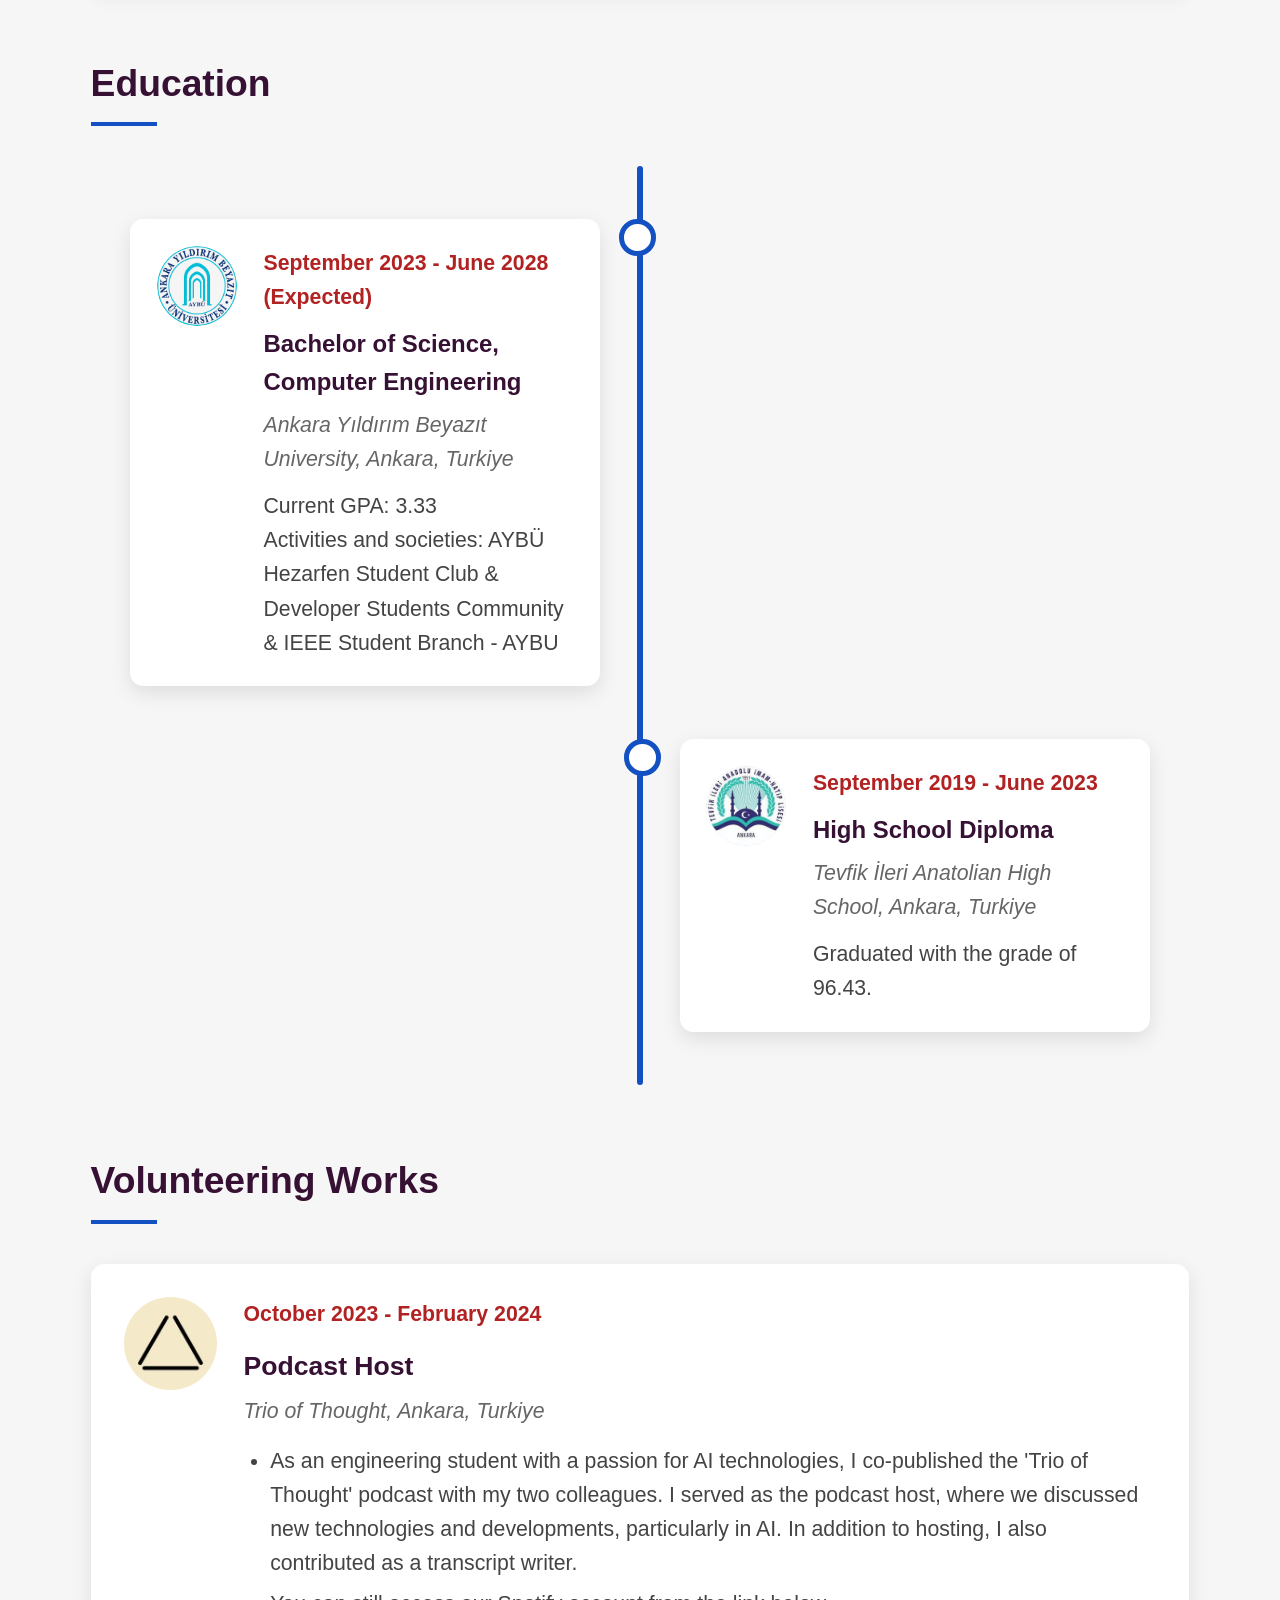
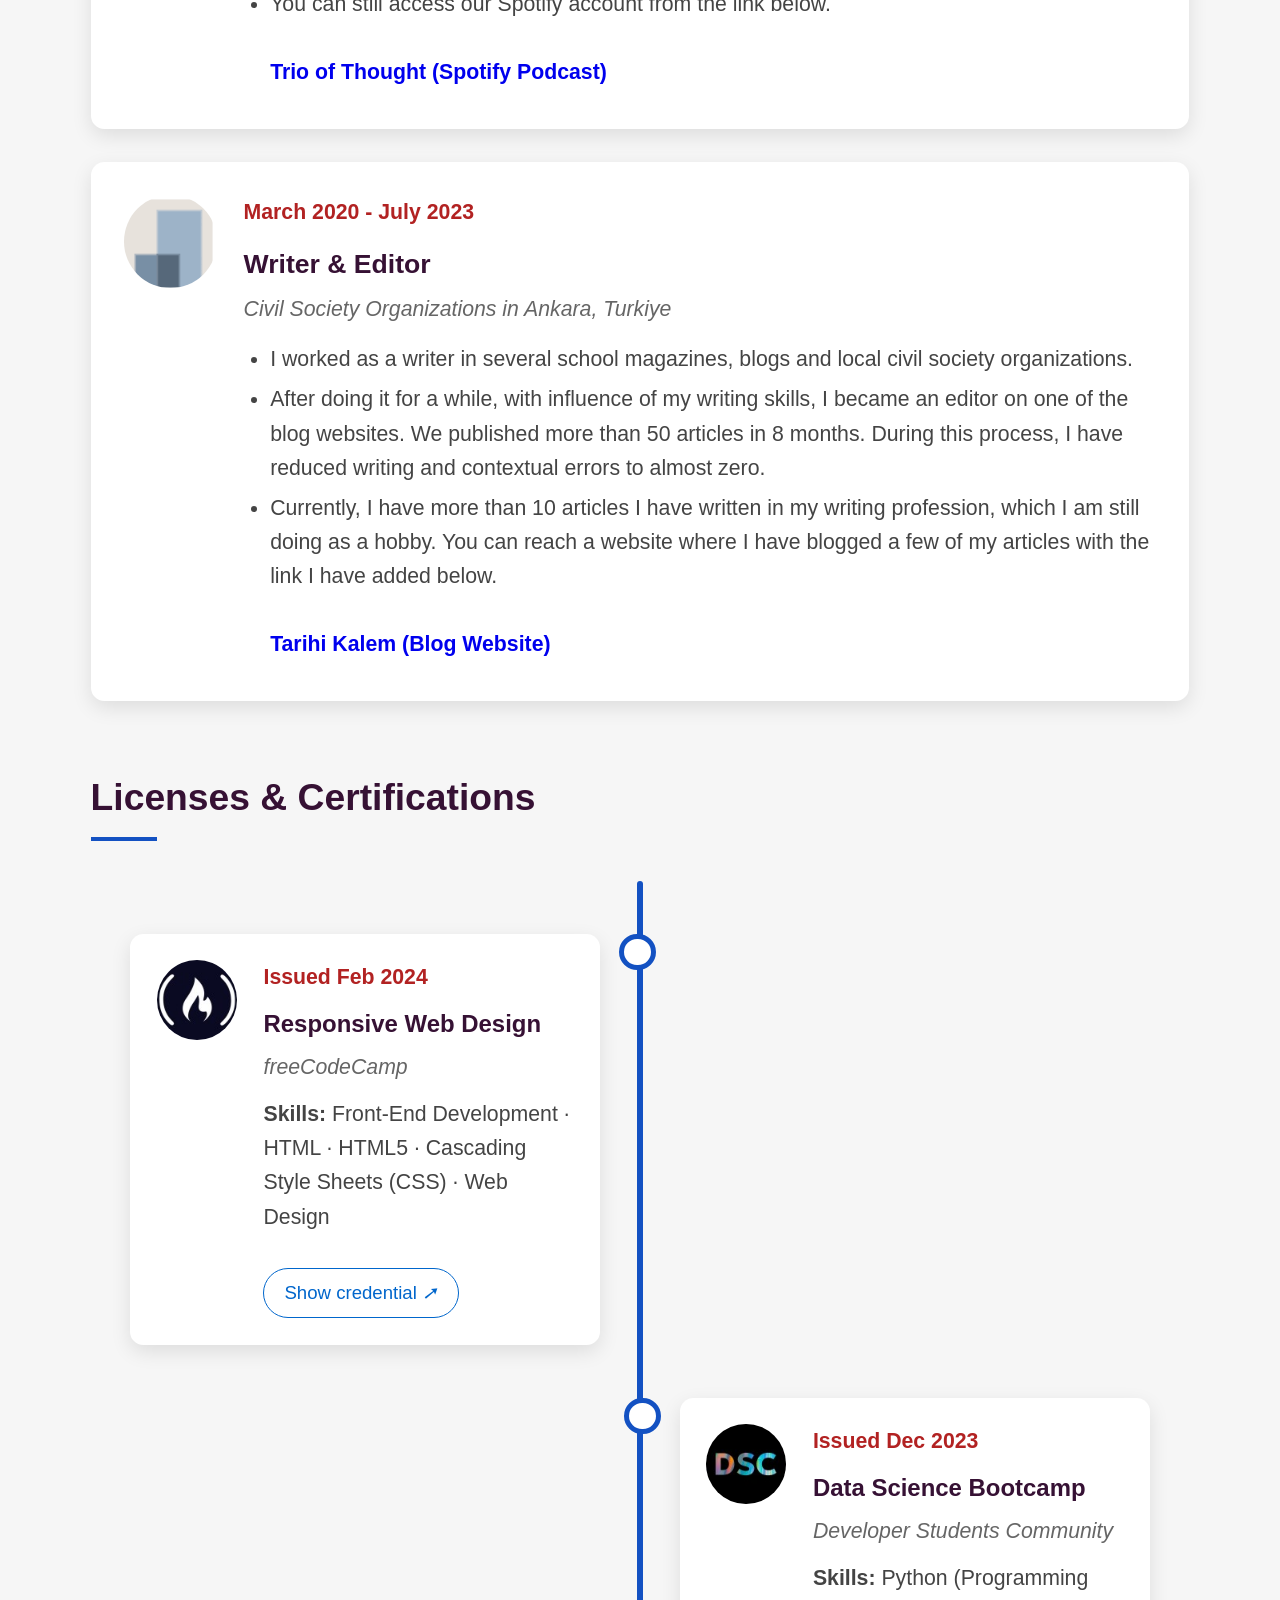
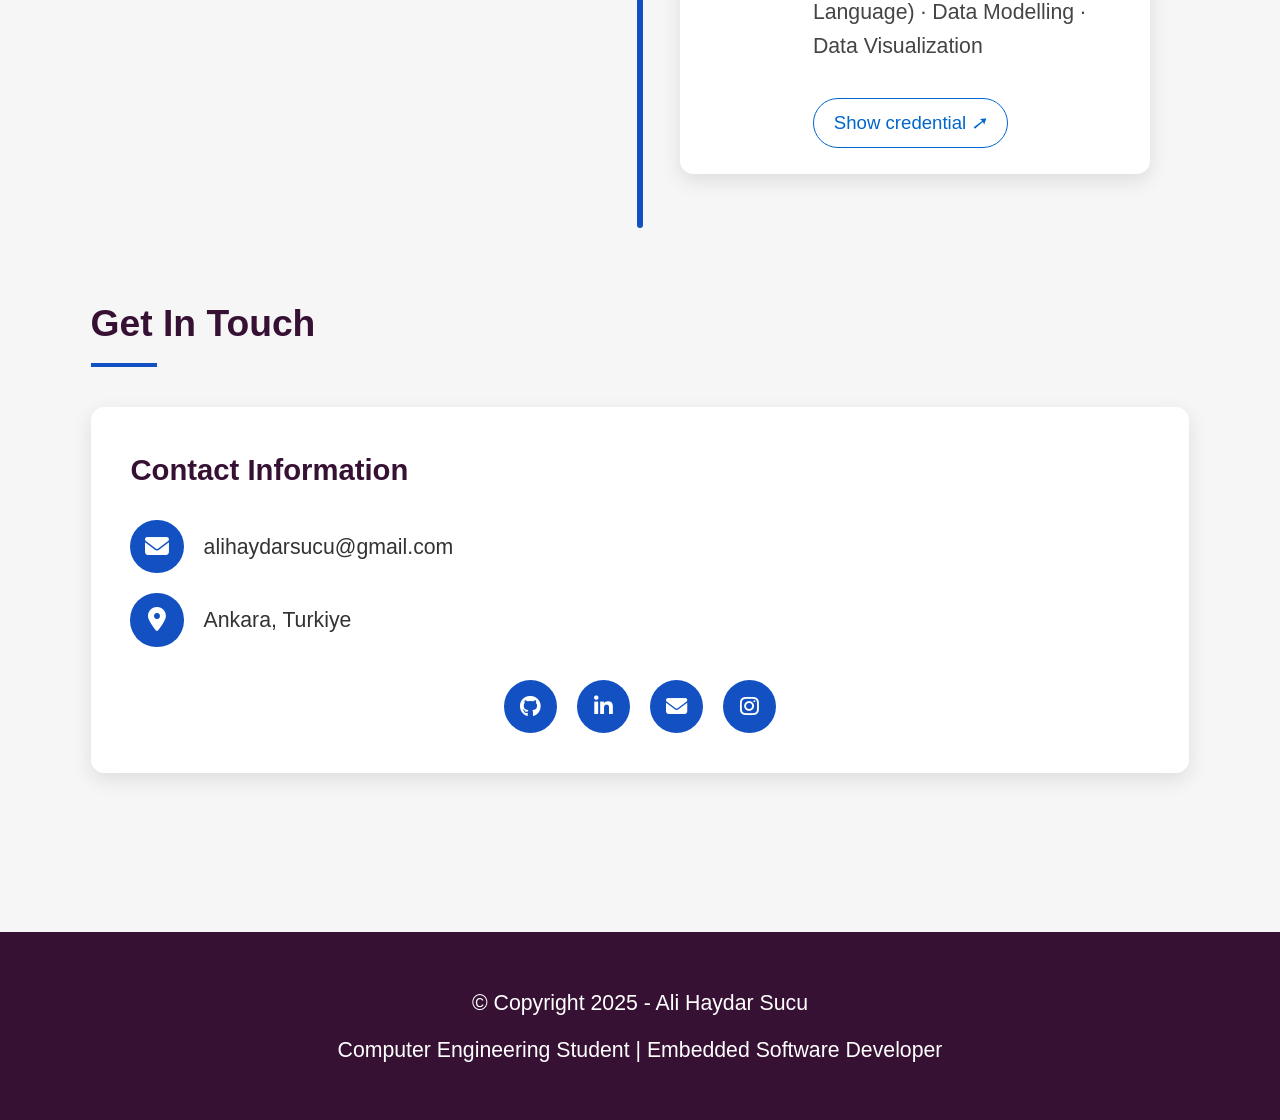
==== commit 40f82956: "Update index.html QGroundControl's image has been changed." ====
--- a/index.html
+++ b/index.html
@@ -45,43 +45,43 @@
             <h2 class="section-title">My Skills</h2>
             <div class="skills-container">
                 <div class="skill-card">
-                    <img src="/Images/Icons/icons8-html-5.svg" alt="HTML5">
+                    <img src="Images/Icons/icons8-html-5.svg" alt="HTML5">
                     <h3>HTML5</h3>
                 </div>
                 <div class="skill-card">
-                    <img src="/Images/Icons/icons8-css3.svg" alt="CSS3">
+                    <img src="Images/Icons/icons8-css3.svg" alt="CSS3">
                     <h3>CSS3</h3>
                 </div>
                 <div class="skill-card">
-                    <img src="/Images/Icons/icons8-javascript.svg" alt="JavaScript">
+                    <img src="Images/Icons/icons8-javascript.svg" alt="JavaScript">
                     <h3>JavaScript</h3>
                 </div>
                 <div class="skill-card python">
-                    <img src="/Images/Icons/python.webp" alt="Python">
+                    <img src="Images/Icons/python.webp" alt="Python">
                     <h3>Python</h3>
                 </div>
                 <div class="skill-card">
-                    <img src="/Images/Icons/numpy.png" alt="NumPy">
+                    <img src="Images/Icons/numpy.png" alt="NumPy">
                     <h3>NumPy</h3>
                 </div>
                 <div class="skill-card">
-                    <img src="/Images/Icons/C.png" alt="C">
+                    <img src="Images/Icons/C.png" alt="C">
                     <h3>C</h3>
                 </div>
                 <div class="skill-card">
-                    <img src="/Images/Icons/java.jpg" alt="Java">
+                    <img src="Images/Icons/java.jpg" alt="Java">
                     <h3>Java</h3>
                 </div>
                 <div class="skill-card">
-                    <img src="/Images/Icons/qgroundcontrol.webp" alt="QGroundControl">
+                    <img src="Images/Icons/qgroundcontrol.png" alt="QGroundControl">
                     <h3>QGroundControl</h3>
                 </div>
                 <div class="skill-card">
-                    <img src="/Images/Icons/ros.png" alt="ROS">
+                    <img src="Images/Icons/ros.png" alt="ROS">
                     <h3>ROS</h3>
                 </div>
                 <div class="skill-card">
-                    <img src="/Images/Icons/icons8-git.svg" alt="Git">
+                    <img src="Images/Icons/icons8-git.svg" alt="Git">
                     <h3>Git</h3>
                 </div>
             </div>
@@ -92,7 +92,7 @@
             <div class="projects-container">
                 <div class="project-card">
                     <div class="project-image">
-                        <img src="/Images/Projects/DoneIt.png" alt="Done It Project">
+                        <img src="Images/Projects/DoneIt.png" alt="Done It Project">
                     </div>
                     <div class="project-content">
                         <h3>Done It</h3>
@@ -102,7 +102,7 @@
                 </div>
                 <div class="project-card">
                     <div class="project-image">
-                        <img src="/Images/Projects/SafeCrypt.png" alt="SafeCrypt Project">
+                        <img src="Images/Projects/SafeCrypt.png" alt="SafeCrypt Project">
                     </div>
                     <div class="project-content">
                         <h3>SafeCrypt</h3>
@@ -112,7 +112,7 @@
                 </div>
                 <div class="project-card">
                     <div class="project-image">
-                        <img src="/Images/Projects/Portfolio.png" alt="Portfolio Website">
+                        <img src="Images/Projects/Portfolio.png" alt="Portfolio Website">
                     </div>
                     <div class="project-content">
                         <h3>E-Portfolio</h3>
@@ -129,7 +129,7 @@
             <div class="experience-container">
                 <div class="experience-card">
                     <div class="experience-logo">
-                        <img src="/Images/Places/pusulausv.jpeg" alt="PUSULA USV TEAM Logo">
+                        <img src="Images/Places/pusulausv.jpeg" alt="PUSULA USV TEAM Logo">
                     </div>
                     <div class="experience-content">
                         <div class="experience-date">October 2024 - Present</div>
@@ -146,7 +146,7 @@
                 
                 <div class="experience-card">
                     <div class="experience-logo">
-                        <img src="/Images/Places/ogmer.png" alt="AYBU Ogmer Logo">
+                        <img src="Images/Places/ogmer.png" alt="AYBU Ogmer Logo">
                     </div>
                     <div class="experience-content">
                         <div class="experience-date">August 2024 - Present</div>
@@ -167,7 +167,7 @@
                 
                 <div class="experience-card">
                     <div class="experience-logo">
-                        <img src="/Images/Places/hezarfen.jpeg" alt="Hezarfen Club Logo">
+                        <img src="Images/Places/hezarfen.jpeg" alt="Hezarfen Club Logo">
                     </div>
                     <div class="experience-content">
                         <div class="experience-date">September 2023 - June 2024</div>
@@ -193,7 +193,7 @@
                 <div class="timeline-item">
                     <div class="timeline-card">
                         <div class="timeline-logo">
-                            <img src="/Images/Places/aybü-logo.webp" alt="AYBÜ Logo">
+                            <img src="Images/Places/aybü-logo.webp" alt="AYBÜ Logo">
                         </div>
                         <div class="timeline-content">
                             <div class="timeline-date">September 2023 - June 2028 (Expected)</div>
@@ -212,7 +212,7 @@
                 <div class="timeline-item">
                     <div class="timeline-card">
                         <div class="timeline-logo">
-                            <img src="/Images/Places/tevfikileriaihl.jpeg" alt="High School Logo">
+                            <img src="Images/Places/tevfikileriaihl.jpeg" alt="High School Logo">
                         </div>
                         <div class="timeline-content">
                             <div class="timeline-date">September 2019 - June 2023</div>
@@ -232,7 +232,7 @@
             <div class="experience-container">
                 <div class="experience-card">
                     <div class="experience-logo">
-                        <img src="/Images/Places/toft.jpeg" alt="Trio of Thought Logo">
+                        <img src="Images/Places/toft.jpeg" alt="Trio of Thought Logo">
                     </div>
                     <div class="experience-content">
                         <div class="experience-date">October 2023 - February 2024</div>
@@ -254,7 +254,7 @@
                 
                 <div class="experience-card">
                     <div class="experience-logo">
-                        <img src="/Images/Places/blank.png" alt="Anonymous Logo">
+                        <img src="Images/Places/blank.png" alt="Anonymous Logo">
                     </div>
                     <div class="experience-content">
                         <div class="experience-date">March 2020 - July 2023</div>
@@ -285,7 +285,7 @@
                 <div class="timeline-item">
                     <div class="timeline-card">
                         <div class="timeline-logo">
-                            <img src="/Images/Licenses/freeCodeCamp.jpeg" alt="freeCodeCamp Logo">
+                            <img src="Images/Licenses/freeCodeCamp.jpeg" alt="freeCodeCamp Logo">
                         </div>
                         <div class="timeline-content">
                             <div class="timeline-date">Issued Feb 2024</div>
@@ -303,7 +303,7 @@
                 <div class="timeline-item">
                     <div class="timeline-card">
                         <div class="timeline-logo">
-                            <img src="/Images/Licenses/developer_students_community.jpeg" alt="Developer Students Community Logo">
+                            <img src="Images/Licenses/developer_students_community.jpeg" alt="Developer Students Community Logo">
                         </div>
                         <div class="timeline-content">
                             <div class="timeline-date">Issued Dec 2023</div>
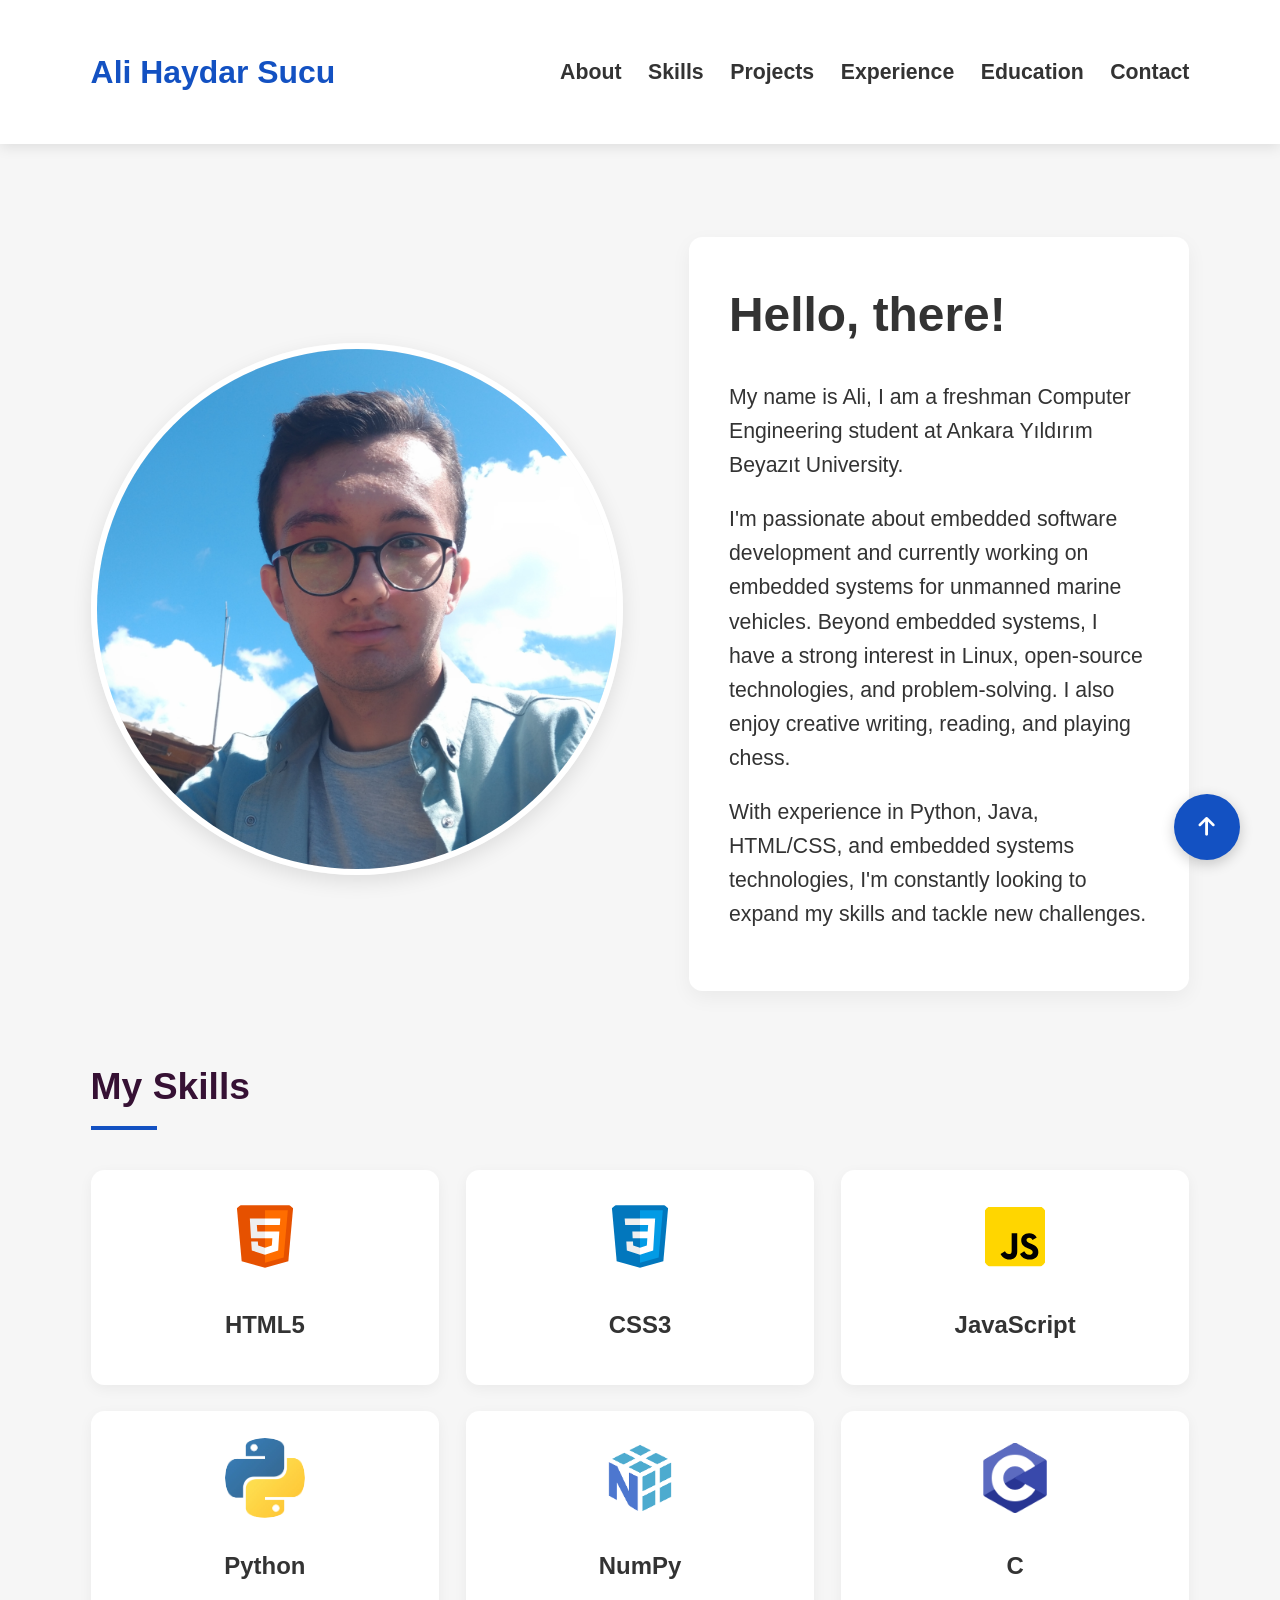
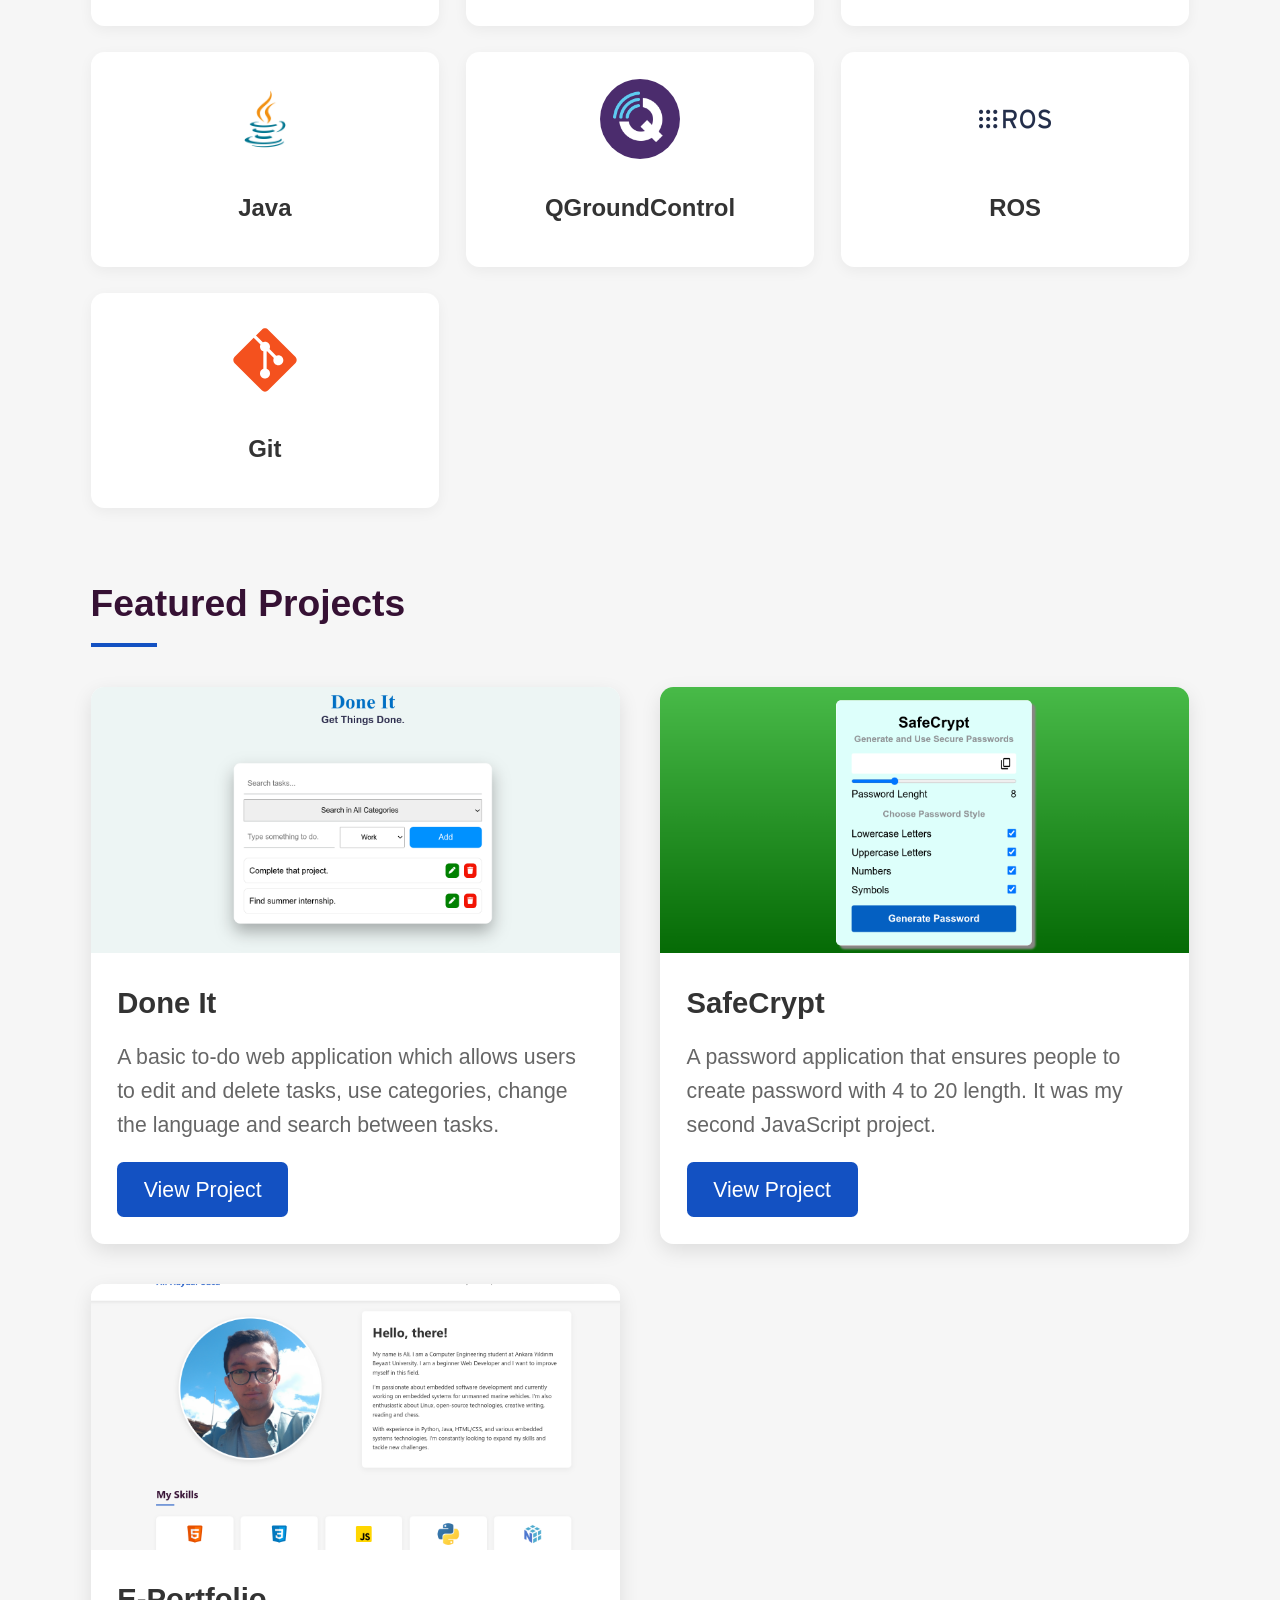
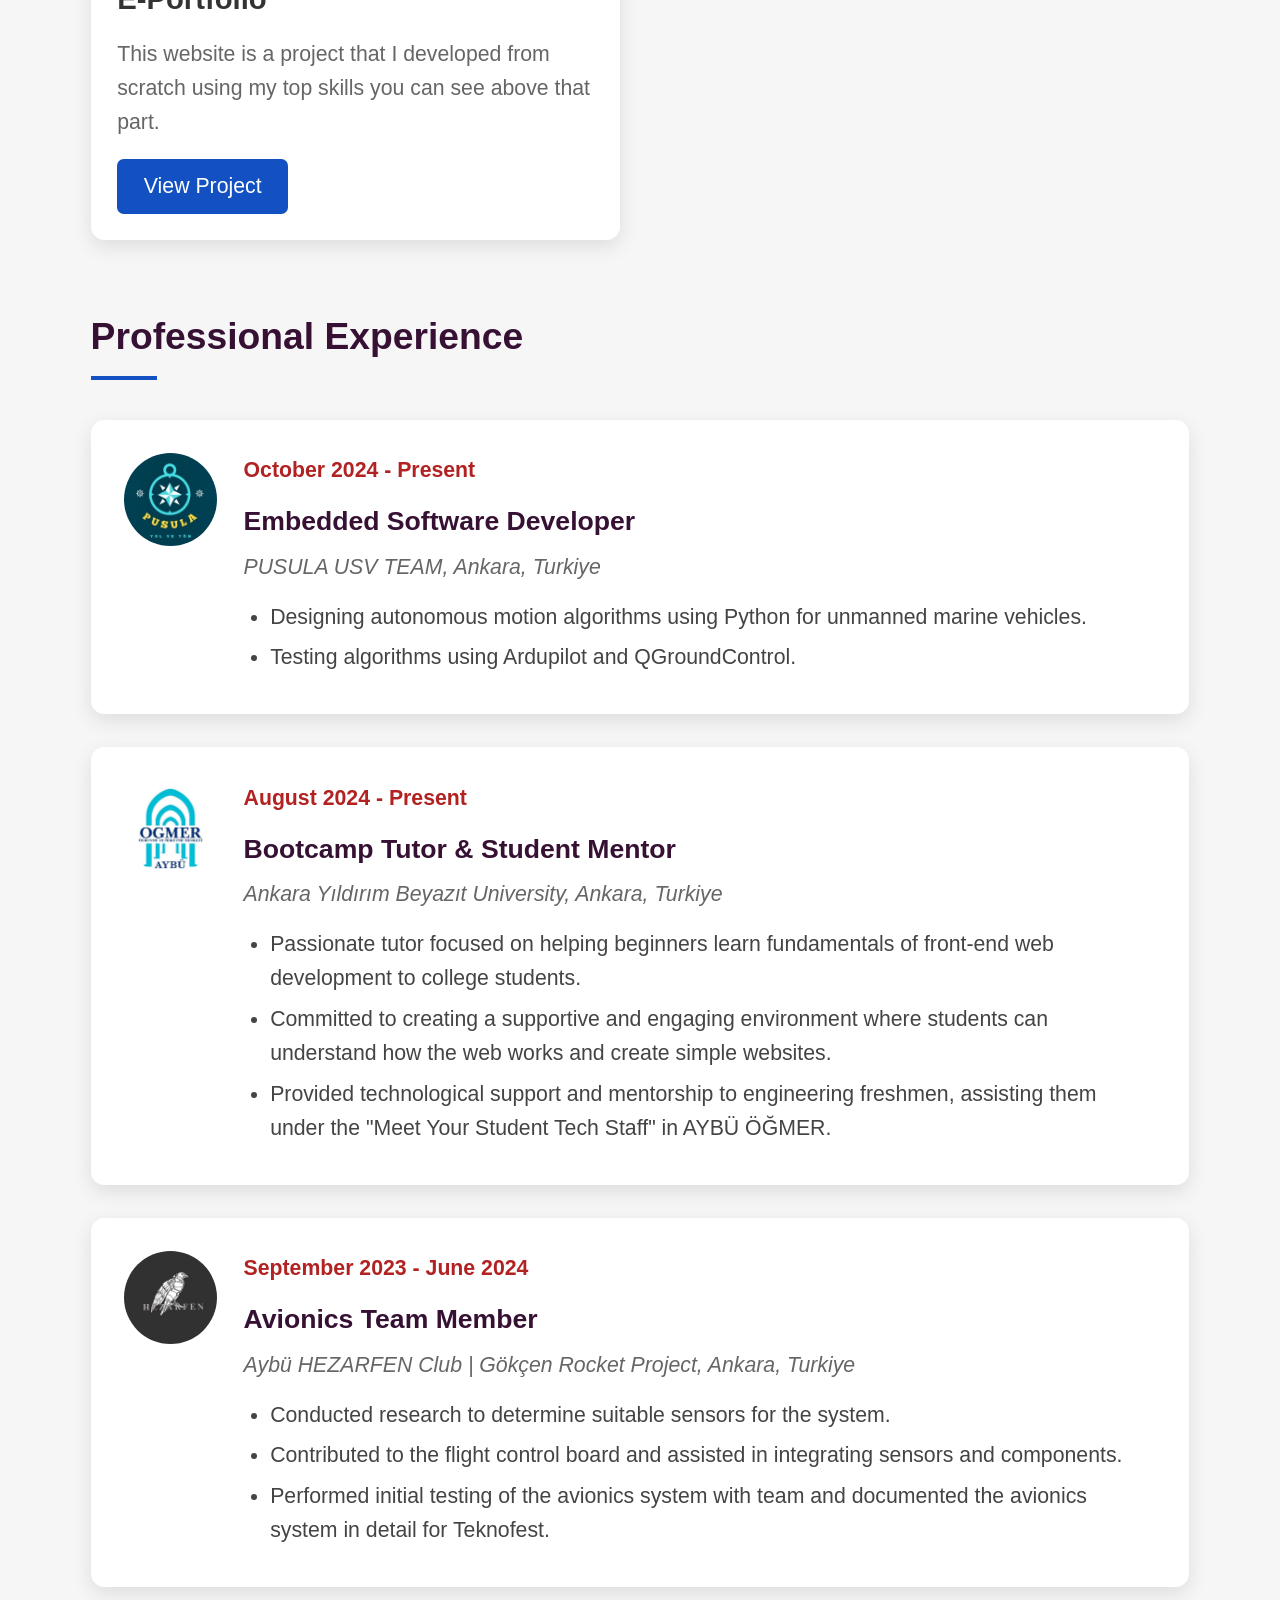
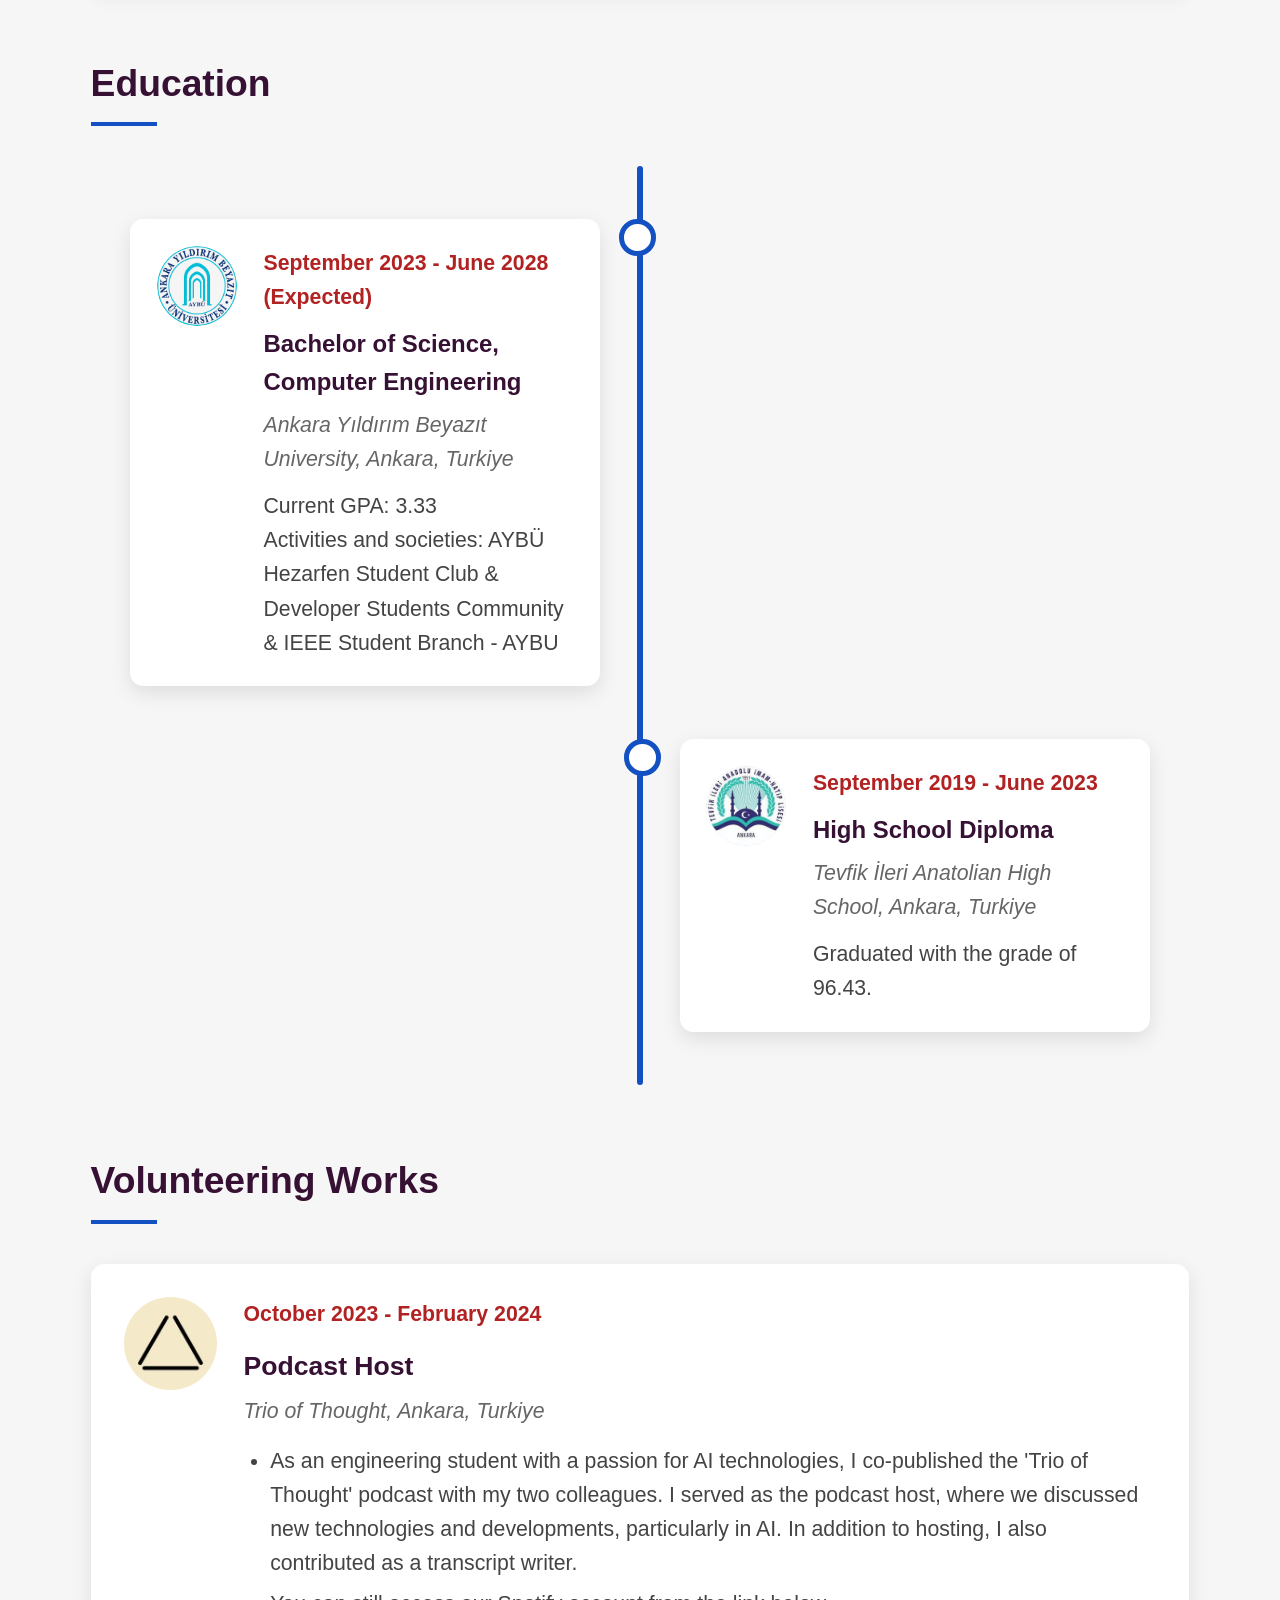
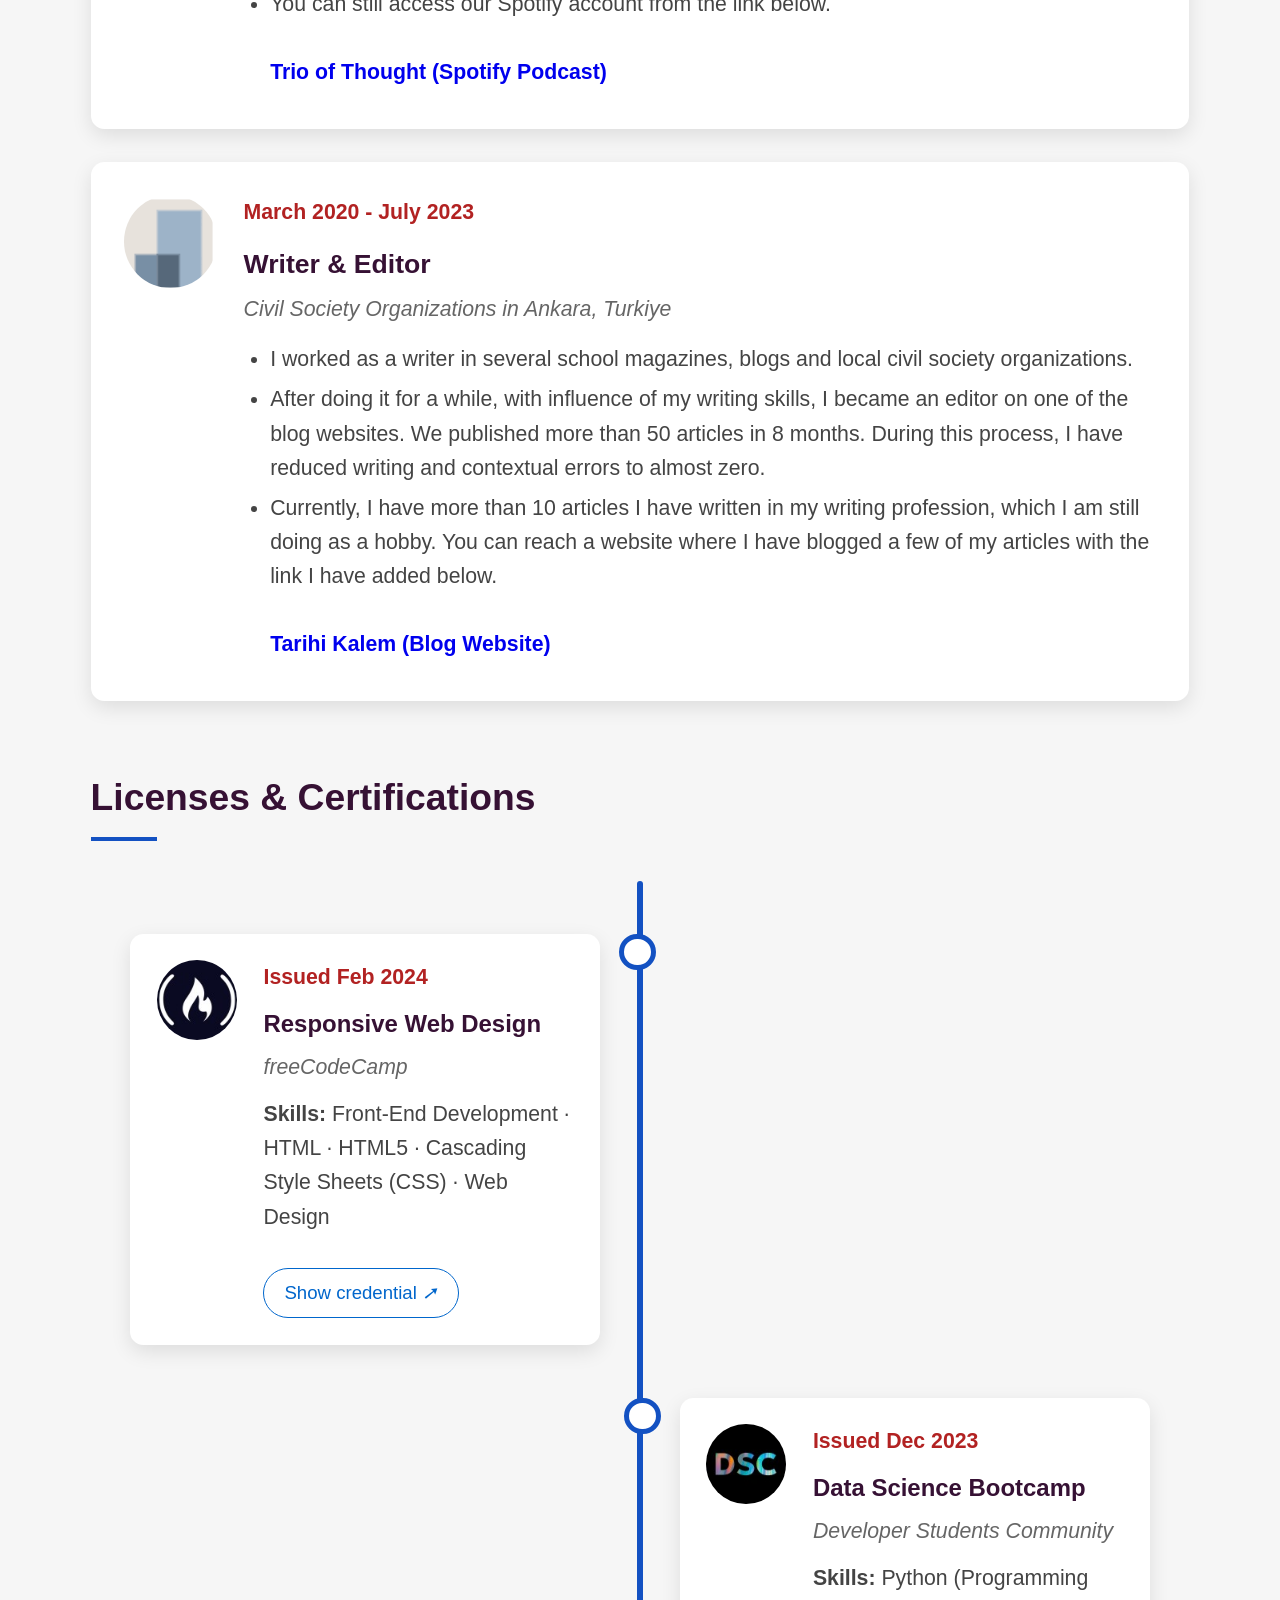
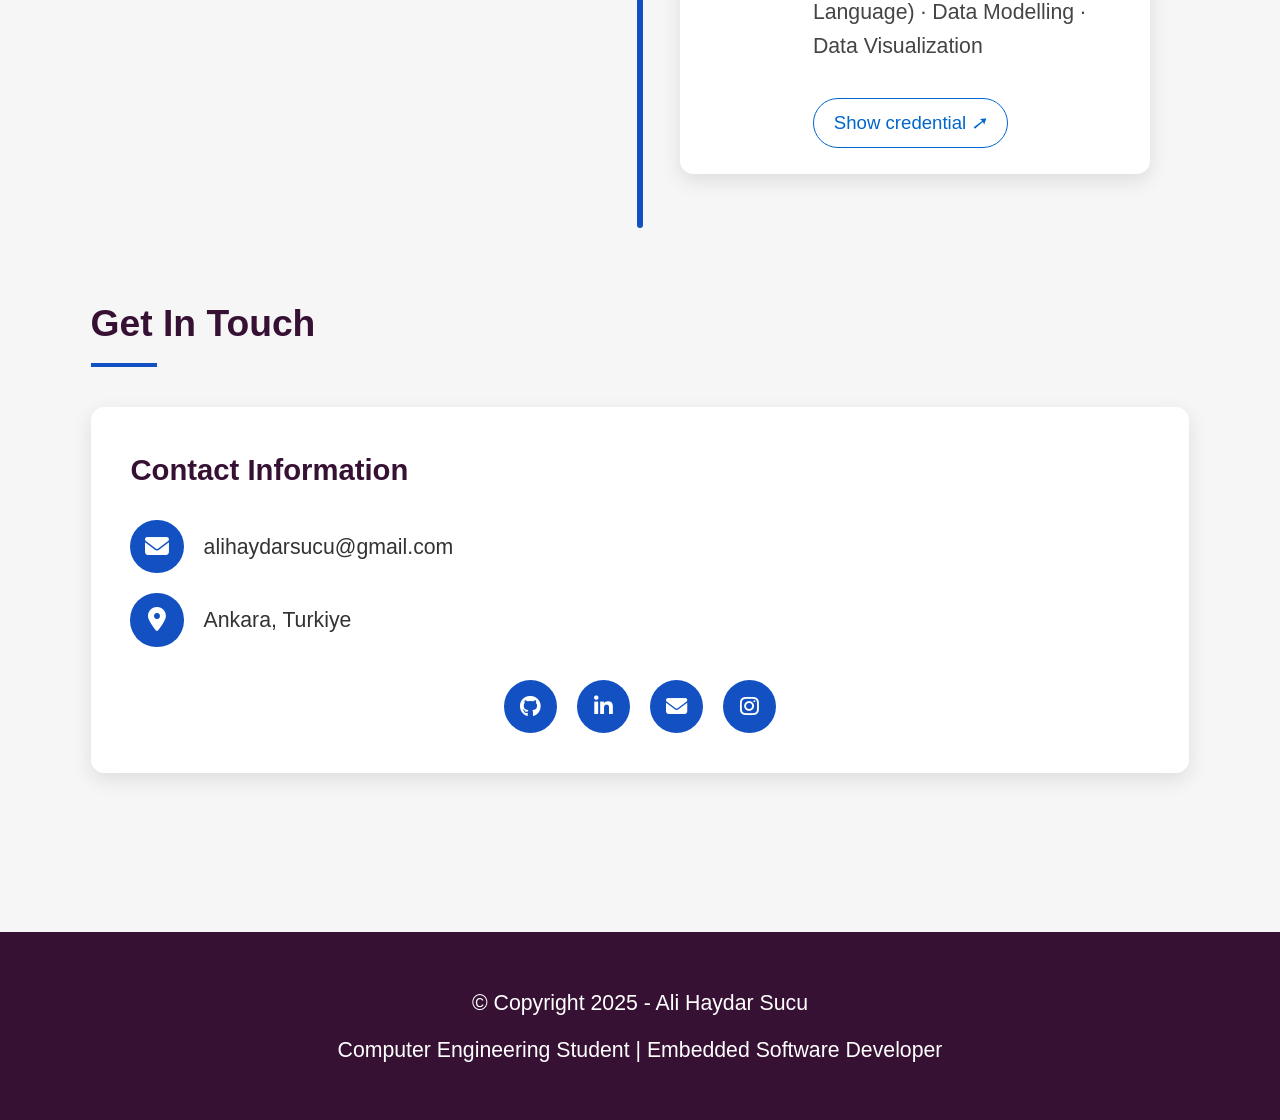
==== commit c8793d39: "Remove Certifications link from navigation in index.html" ====
--- a/index.html
+++ b/index.html
@@ -6,6 +6,7 @@
     <title>Ali Haydar Sucu | Computer Engineering Student</title>
     <link rel="stylesheet" href="https://cdnjs.cloudflare.com/ajax/libs/font-awesome/6.4.0/css/all.min.css">
     <link rel="stylesheet" href="style.css">
+    <link rel="preload" href="Images/Profile.jpg" as="image">
 </head>
 <body>
     <header>
@@ -14,13 +15,17 @@
                 <div class="logo">
                     <a href="#">Ali Haydar Sucu</a>
                 </div>
+                <div class="hamburger-menu">
+                    <div class="bar"></div>
+                    <div class="bar"></div>
+                    <div class="bar"></div>
+                </div>
                 <div class="nav-links">
                     <a href="#about"><b>About</b></a>
                     <a href="#skills"><b>Skills</b></a>
                     <a href="#projects"><b>Projects</b></a>
                     <a href="#experience"><b>Experience</b></a>
                     <a href="#education"><b>Education</b></a>
-                    <a href="#licenses-certifications"><b>Certifications</b></a>
                     <a href="#contact"><b>Contact</b></a>
                 </div>
             </nav>
@@ -369,4 +374,5 @@
         <i class="fas fa-arrow-up"></i>
     </a>
 </body>
+<script src="script.js"></script>
 </html>
--- a/style.css
+++ b/style.css
@@ -623,8 +623,23 @@
     background: var(--orange);
 }
 
-
-/* Desktop First Approach - Add these media queries to the end of your style.css file */
+.hamburger-menu {
+    display: none;
+    flex-direction: column;
+    justify-content: space-between;
+    width: 30px;
+    height: 21px;
+    cursor: pointer;
+    z-index: 200;
+}
+
+.bar {
+    height: 3px;
+    width: 100%;
+    background-color: var(--blue);
+    border-radius: 3px;
+    transition: all 0.3s ease;
+}
 
 /* General Responsiveness Adjustments */
 @media screen and (max-width: 1200px) {
@@ -680,15 +695,57 @@
 /* Small Tablets */
 @media screen and (max-width: 768px) {
     /* Header adjustments */
-    nav {
-        flex-direction: column;
-        gap: 15px;
-    }
-    
-    .nav-links {
-        width: 100%;
-        justify-content: center;
-        flex-wrap: wrap;
+    @media screen and (max-width: 768px) {
+        .hamburger-menu {
+            display: flex;
+        }
+        
+        nav {
+            flex-direction: row;
+            justify-content: space-between;
+            padding: 15px 0;
+        }
+        
+        .nav-links {
+            position: fixed;
+            background-color: white;
+            top: 0;
+            right: -100%;
+            width: 70%;
+            height: 100%;
+            flex-direction: column;
+            align-items: center;
+            justify-content: flex-start;
+            padding-top: 80px;
+            transition: right 0.3s ease;
+            box-shadow: -5px 0 15px rgba(0, 0, 0, 0.1);
+            z-index: 100;
+        }
+        
+        .nav-links.active {
+            right: 0;
+        }
+        
+        .nav-links a {
+            margin: 15px 0;
+            font-size: 18px;
+        }
+        
+        .hamburger-menu.active .bar:nth-child(1) {
+            transform: translateY(9px) rotate(45deg);
+        }
+        
+        .hamburger-menu.active .bar:nth-child(2) {
+            opacity: 0;
+        }
+        
+        .hamburger-menu.active .bar:nth-child(3) {
+            transform: translateY(-9px) rotate(-45deg);
+        }
+        
+        body.menu-open {
+            overflow: hidden;
+        }
     }
     
     /* Projects container */
